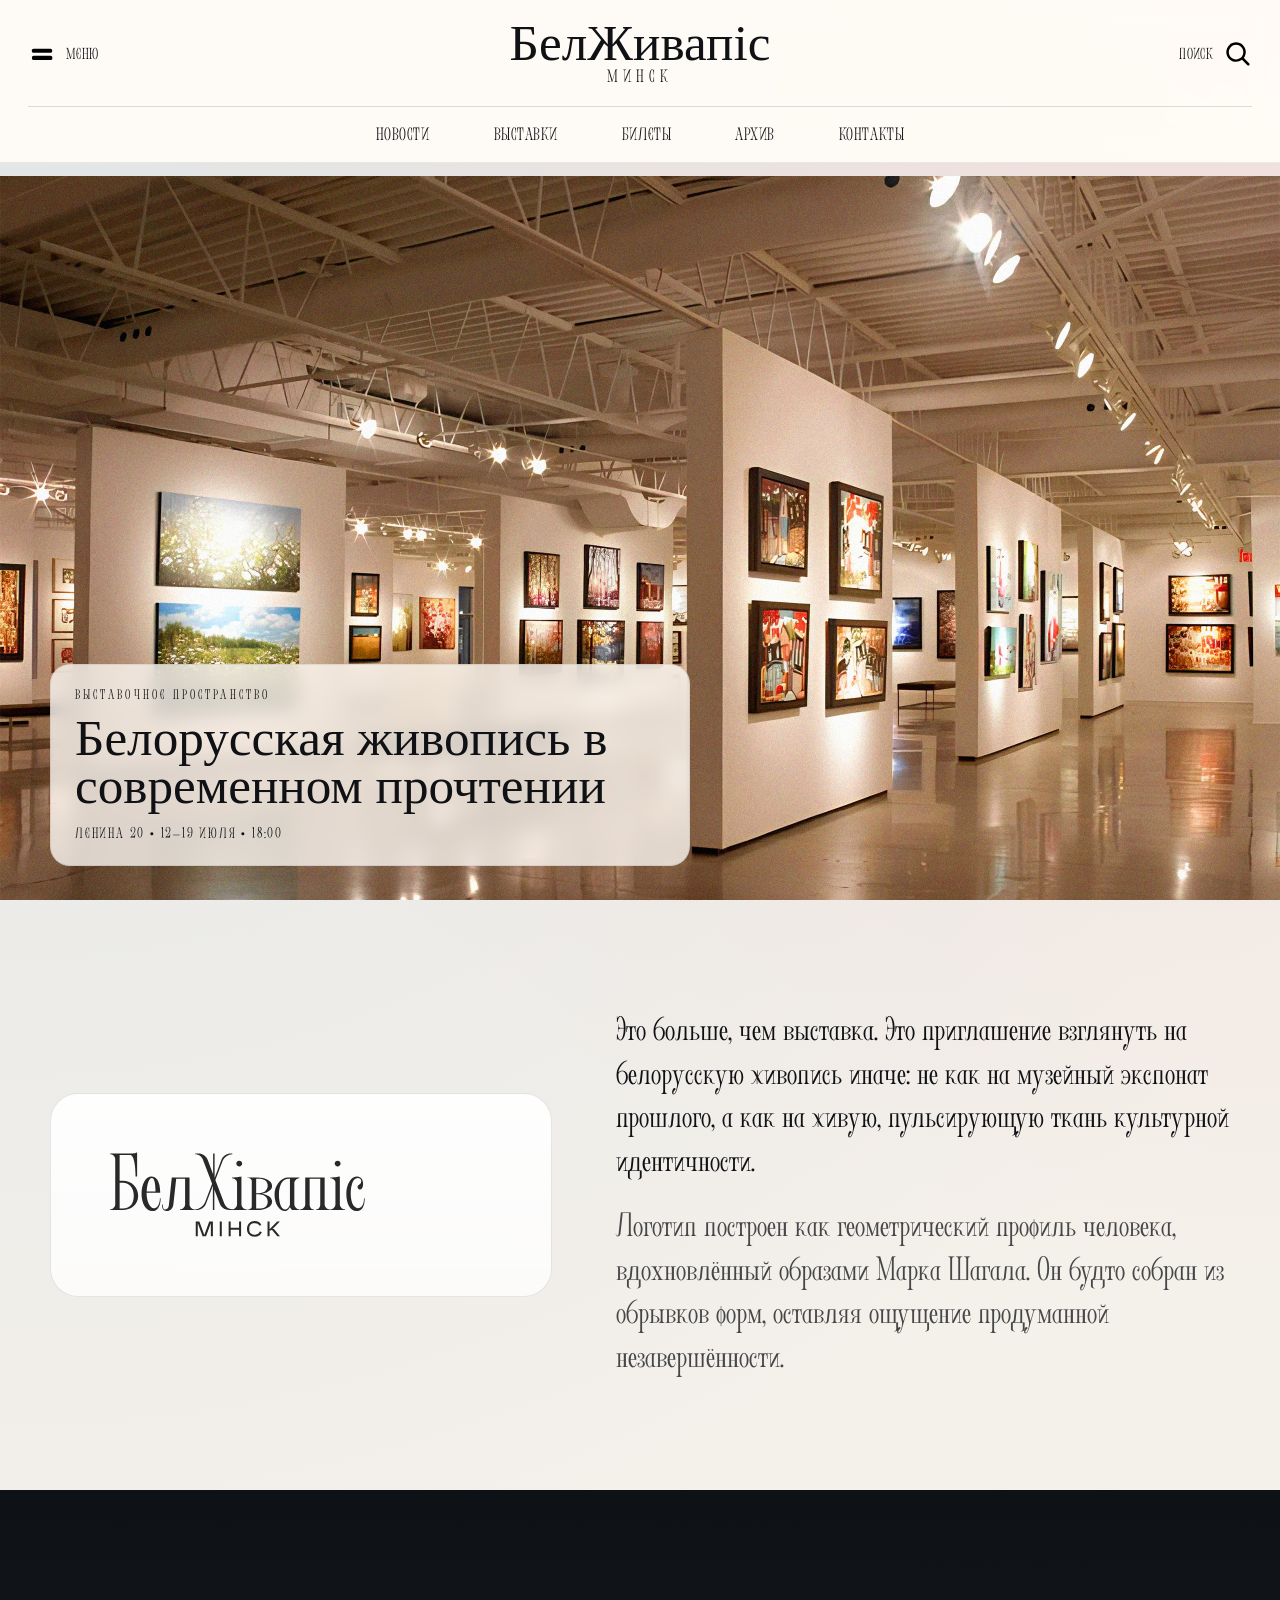
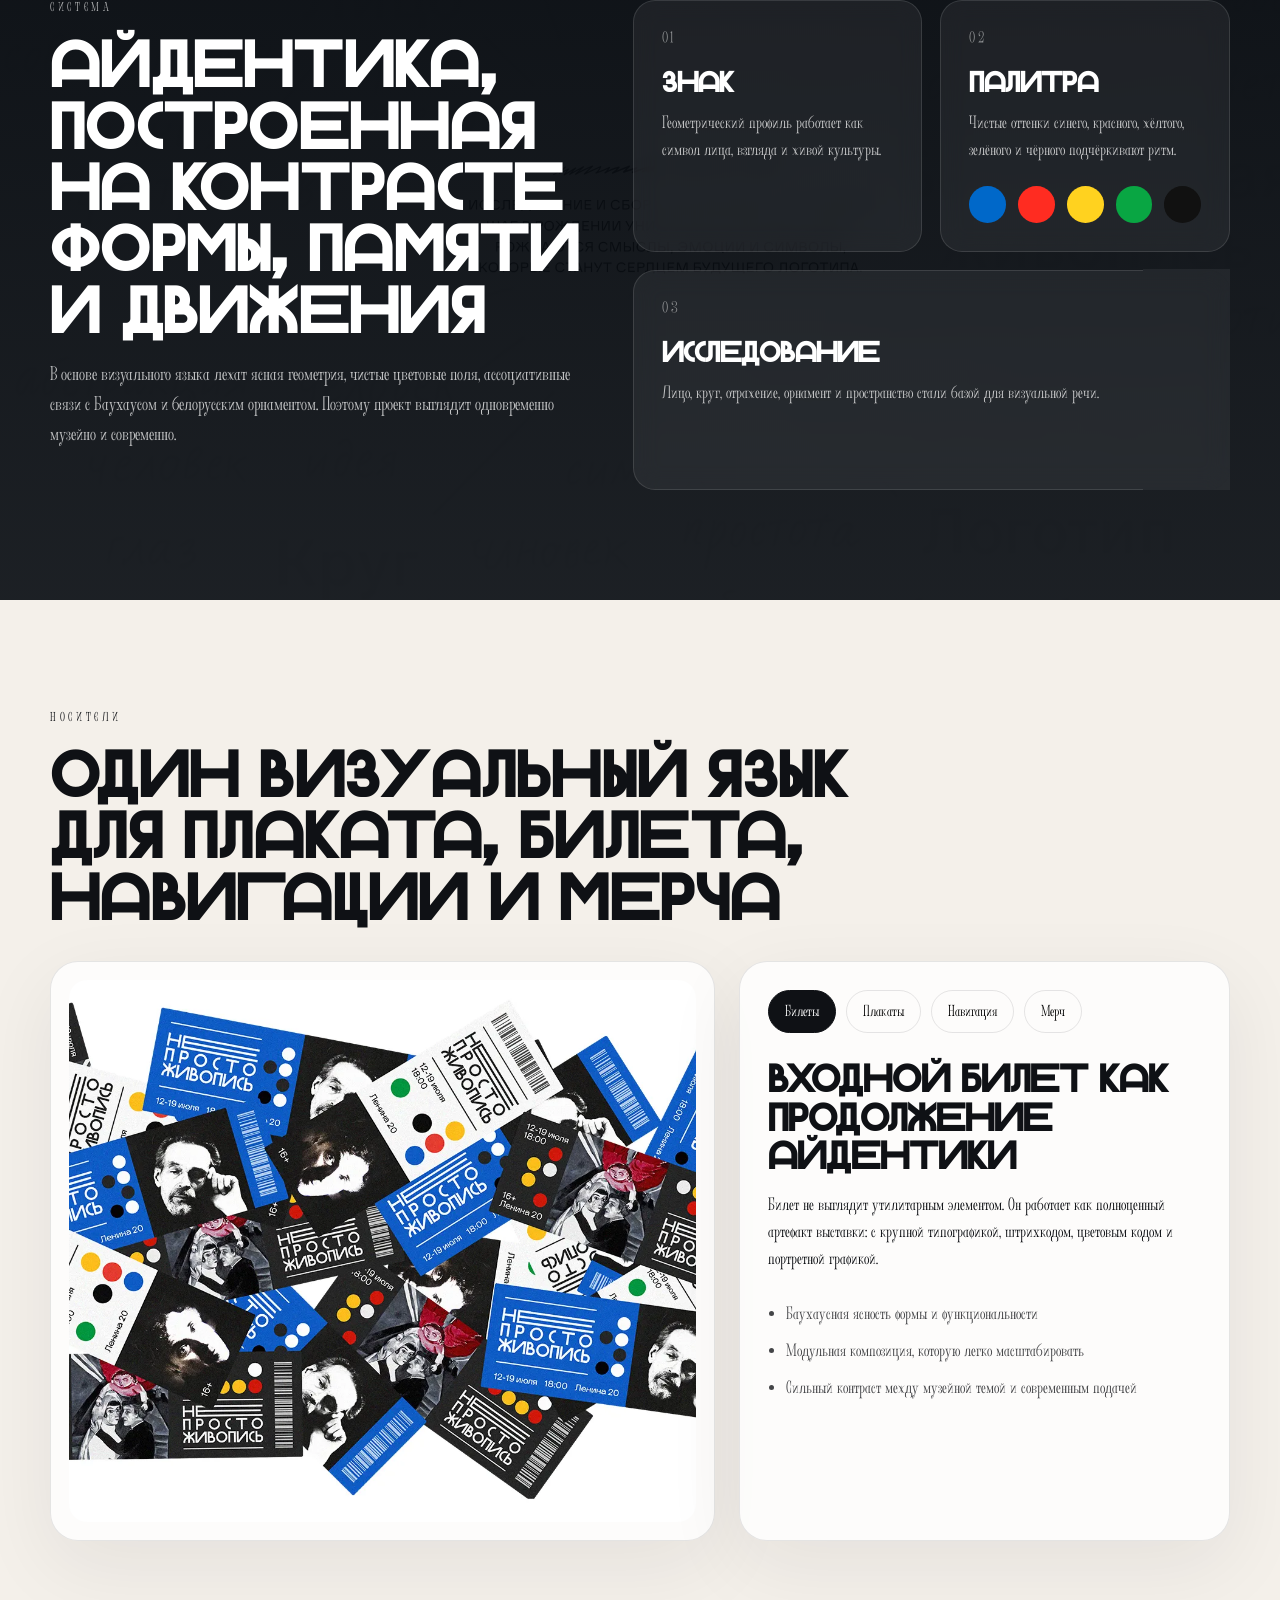
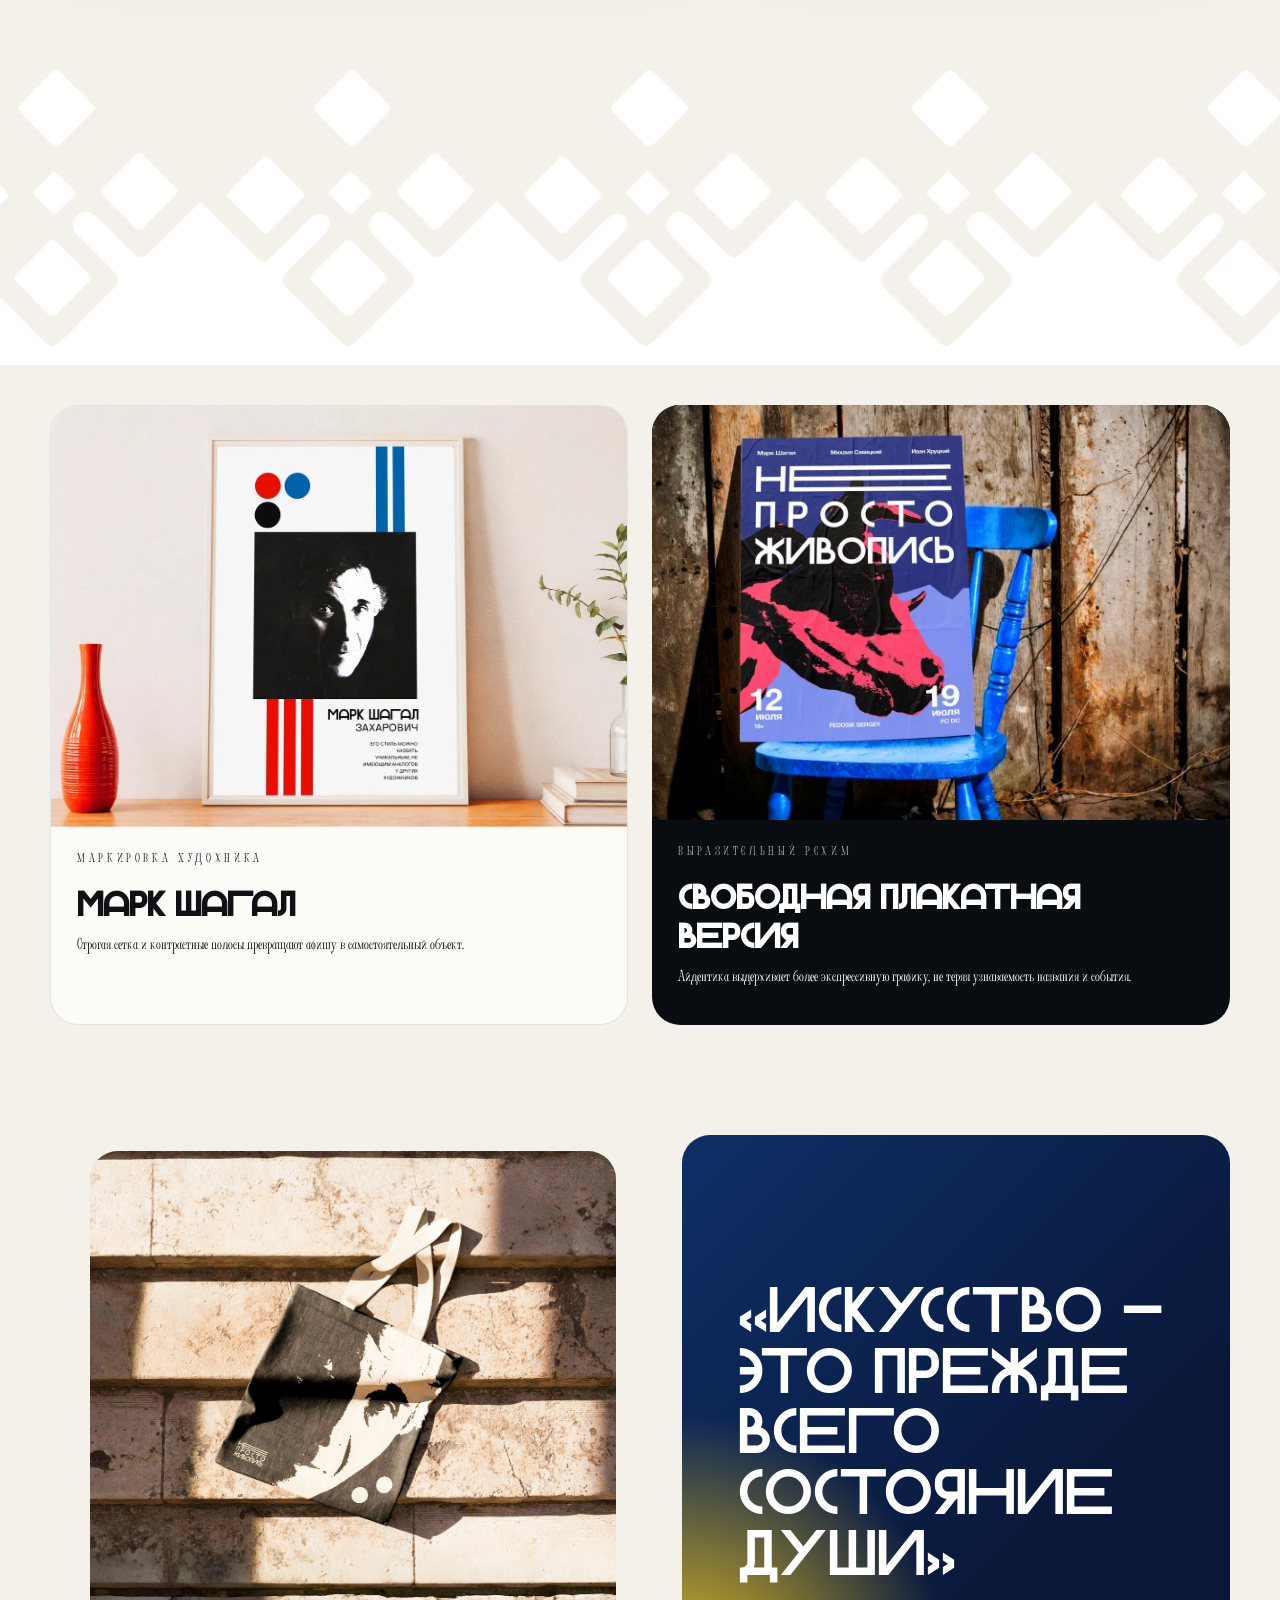
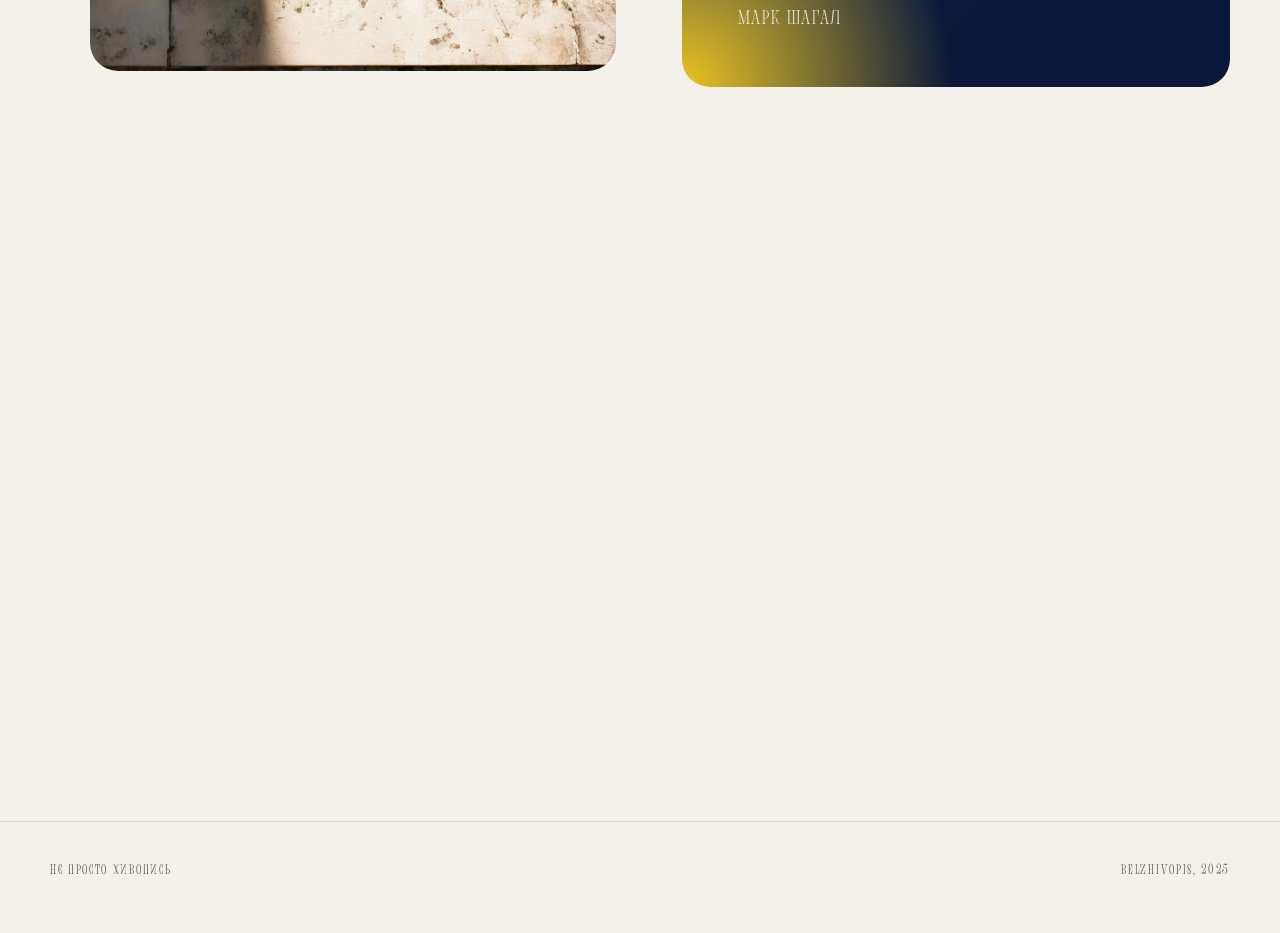
==== index.html @ a425d641 "Initial commit" ====
<!DOCTYPE html>
<html lang="ru">
  <head>
    <meta charset="UTF-8" />
    <meta name="viewport" content="width=device-width, initial-scale=1.0" />
    <title>Не Просто Живопись</title>
    <meta
      name="description"
      content="Промо-сайт выставки «Не Просто Живопись» — переосмысление привычных образов белорусских живописцев."
    />
    <link rel="preload" href="./шрифты/Gerhaus.ttf" as="font" type="font/ttf" crossorigin />
    <link rel="preload" href="./шрифты/Fornire-Light.otf" as="font" type="font/otf" crossorigin />
    <link rel="stylesheet" href="./style.css" />
  </head>
  <body>
    <div class="page-shell">
      <header class="site-header">
        <div class="site-header__top">
          <button class="menu-toggle" type="button" aria-expanded="false" aria-controls="site-menu">
            <img src="./ассеты/меню.svg" alt="" aria-hidden="true" />
            <span>Меню</span>
          </button>

          <a class="brand" href="#hero" aria-label="На главную">
            <span class="brand__title">БелЖивапіс</span>
            <span class="brand__subtitle">Минск</span>
          </a>

          <button class="search-toggle" type="button" aria-label="Поиск">
            <span>Поиск</span>
            <img src="./ассеты/лупа.svg" alt="" aria-hidden="true" />
          </button>
        </div>

        <div class="site-header__bottom">
          <a href="#about">Новости</a>
          <a href="#identity">Выставки</a>
          <a href="#showcase">Билеты</a>
          <a href="#posters">Архив</a>
          <a href="#visit">Контакты</a>
        </div>
      </header>

      <nav class="site-menu" id="site-menu" aria-hidden="true">
        <div class="site-menu__inner">
          <a href="#about">О проекте</a>
          <a href="#identity">Айдентика</a>
          <a href="#showcase">Носители</a>
          <a href="#posters">Плакаты</a>
          <a href="#visit">Посетить</a>
        </div>
      </nav>

      <main>
        <section class="hero" id="hero">
          <div class="hero__backdrop">
            <img src="./webP/1.webp" alt="Пространство выставки" />
          </div>
          <div class="hero__content container">
            <div class="hero__info reveal">
              <p class="hero__kicker">Выставочное пространство</p>
              <h1 class="hero__museum-title">Белорусская живопись в современном прочтении</h1>
              <p class="hero__meta">Ленина 20 • 12–19 июля • 18:00</p>
            </div>
          </div>
        </section>

        <section class="manifesto container" id="about">
          <div class="manifesto__symbol reveal">
            <img src="./ассеты/лого.svg" alt="Знак выставки" />
          </div>
          <div class="manifesto__copy reveal">
            <p>
              Это больше, чем выставка. Это приглашение взглянуть на белорусскую живопись иначе:
              не как на музейный экспонат прошлого, а как на живую, пульсирующую ткань культурной
              идентичности.
            </p>
            <p>
              Логотип построен как геометрический профиль человека, вдохновлённый образами Марка
              Шагала. Он будто собран из обрывков форм, оставляя ощущение продуманной
              незавершённости.
            </p>
          </div>
        </section>

        <section class="identity" id="identity">
          <div class="container identity__grid">
            <div class="identity__intro reveal">
              <p class="eyebrow eyebrow--dark">Система</p>
              <h2>Айдентика, построенная на контрасте формы, памяти и движения</h2>
              <p>
                В основе визуального языка лежат ясная геометрия, чистые цветовые поля,
                ассоциативные связи с Баухаусом и белорусским орнаментом. Поэтому проект выглядит
                одновременно музейно и современно.
              </p>
            </div>

            <div class="identity__cards">
              <article class="identity-card reveal">
                <span class="identity-card__index">01</span>
                <h3>Знак</h3>
                <p>Геометрический профиль работает как символ лица, взгляда и живой культуры.</p>
              </article>
              <article class="identity-card reveal">
                <span class="identity-card__index">02</span>
                <h3>Палитра</h3>
                <p>Чистые оттенки синего, красного, жёлтого, зелёного и чёрного подчёркивают ритм.</p>
                <div class="palette">
                  <span class="dot dot--blue"></span>
                  <span class="dot dot--red"></span>
                  <span class="dot dot--yellow"></span>
                  <span class="dot dot--green"></span>
                  <span class="dot dot--black"></span>
                </div>
              </article>
              <article class="identity-card reveal">
                <span class="identity-card__index">03</span>
                <h3>Исследование</h3>
                <p>Лицо, круг, отражение, орнамент и пространство стали базой для визуальной речи.</p>
              </article>
            </div>
          </div>
        </section>

        <section class="showcase container" id="showcase">
          <div class="section-heading reveal">
            <p class="eyebrow">Носители</p>
            <h2>Один визуальный язык для плаката, билета, навигации и мерча</h2>
          </div>

          <div class="showcase__panel">
            <div class="showcase__viewer reveal">
              <img
                id="showcase-image"
                src="./webP/11.webp"
                alt="Билеты выставки"
                data-default-alt="Билеты выставки"
              />
            </div>
            <div class="showcase__content reveal">
              <div class="showcase__tabs" role="tablist" aria-label="Носители выставки">
                <button class="showcase-tab is-active" type="button" data-image="./webP/11.webp" data-alt="Билеты выставки">
                  Билеты
                </button>
                <button class="showcase-tab" type="button" data-image="./webP/12.webp" data-alt="Плакаты художников">
                  Плакаты
                </button>
                <button class="showcase-tab" type="button" data-image="./презентация сжата в 2.5/12.png" data-alt="Навигационный куб">
                  Навигация
                </button>
                <button class="showcase-tab" type="button" data-image="./презентация сжата в 2.5/13.png" data-alt="Шопер выставки">
                  Мерч
                </button>
              </div>

              <div class="showcase-copy">
                <h3 id="showcase-title">Входной билет как продолжение айдентики</h3>
                <p id="showcase-text">
                  Билет не выглядит утилитарным элементом. Он работает как полноценный артефакт
                  выставки: с крупной типографикой, штрихкодом, цветовым кодом и портретной
                  графикой.
                </p>
              </div>

              <ul class="feature-list">
                <li>Баухаусная ясность формы и функциональности</li>
                <li>Модульная композиция, которую легко масштабировать</li>
                <li>Сильный контраст между музейной темой и современным подачей</li>
              </ul>
            </div>
          </div>
        </section>

        <section class="poster-strip">
          <div class="poster-strip__ornament" aria-hidden="true">
            <img src="./ассеты/переход.png" alt="" />
          </div>
          <div class="container poster-strip__grid" id="posters">
            <article class="poster-card poster-card--light reveal">
              <img src="./webP/7.webp" alt="Плакат Марка Шагала" />
              <div class="poster-card__copy">
                <p class="eyebrow">Маркировка художника</p>
                <h3>Марк Шагал</h3>
                <p>Строгая сетка и контрастные полосы превращают афишу в самостоятельный объект.</p>
              </div>
            </article>

            <article class="poster-card poster-card--dark reveal">
              <img src="./webP/9.webp" alt="Альтернативный афишный постер" />
              <div class="poster-card__copy">
                <p class="eyebrow eyebrow--dark">Выразительный режим</p>
                <h3>Свободная плакатная версия</h3>
                <p>
                  Айдентика выдерживает более экспрессивную графику, не теряя узнаваемость названия
                  и события.
                </p>
              </div>
            </article>
          </div>
        </section>

        <section class="quote-band">
          <div class="container quote-band__grid">
            <figure class="quote-band__visual reveal">
              <img src="./webP/13.webp" alt="Плакат на синем стуле" />
            </figure>
            <blockquote class="quote-band__quote reveal">
              <p>«Искусство — это прежде всего состояние души»</p>
              <cite>Марк Шагал</cite>
            </blockquote>
          </div>
        </section>

        <section class="visit container" id="visit">
          <div class="section-heading reveal">
            <p class="eyebrow">Посетить</p>
            <h2>Проект готов для презентации, лендинга события или портфолио кейса</h2>
          </div>

          <div class="visit__grid">
            <div class="visit__card reveal">
              <h3>Что передаёт сайт</h3>
              <p>
                Атмосферу выставки, глубину визуальной системы и ощущение, что белорусская живопись
                может говорить современным языком.
              </p>
            </div>
            <div class="visit__card reveal">
              <h3>Базовые данные</h3>
              <p>12–19 июля</p>
              <p>18:00</p>
              <p>Ленина 20</p>
            </div>
            <div class="visit__card reveal">
              <h3>Контакты</h3>
              <p>Telegram</p>
              <p>Instagram</p>
              <p>@gmail.com</p>
            </div>
          </div>
        </section>
      </main>

      <footer class="site-footer">
        <div class="container site-footer__inner">
          <p>Не Просто Живопись</p>
          <p>Belzhivopis, 2025</p>
        </div>
      </footer>
    </div>

    <script src="./script.js"></script>
  </body>
</html>
---- style.css ----
@font-face {
  font-family: "Gerhaus";
  src: url("./шрифты/Gerhaus.ttf") format("truetype");
  font-display: swap;
}

@font-face {
  font-family: "Fornire";
  src: url("./шрифты/Fornire-Light.otf") format("opentype");
  font-display: swap;
}

:root {
  --bg: #f4f0ea;
  --paper: #fcfbf8;
  --ink: #0f1115;
  --muted: #73767f;
  --line: rgba(15, 17, 21, 0.1);
  --white: #ffffff;
  --blue: #0068c9;
  --red: #ff2c21;
  --yellow: #ffd21f;
  --green: #09a643;
  --black: #111111;
  --radius: 28px;
  --container: min(1180px, calc(100vw - 40px));
  --transition: 220ms ease;
}

* {
  box-sizing: border-box;
}

html {
  scroll-behavior: smooth;
}

body {
  margin: 0;
  font-family: "Fornire", sans-serif;
  background:
    radial-gradient(circle at top left, rgba(0, 104, 201, 0.08), transparent 28%),
    radial-gradient(circle at top right, rgba(255, 44, 33, 0.08), transparent 22%),
    var(--bg);
  color: var(--ink);
}

img {
  display: block;
  max-width: 100%;
}

a {
  color: inherit;
  text-decoration: none;
}

button,
input,
textarea,
select {
  font: inherit;
}

.container {
  width: var(--container);
  margin: 0 auto;
}

.page-shell {
  overflow: clip;
}

.site-header {
  position: fixed;
  top: 0;
  left: 0;
  z-index: 20;
  width: 100%;
  padding: 20px 28px 0;
  background: rgba(255, 252, 247, 0.94);
  backdrop-filter: blur(14px);
  border-bottom: 1px solid rgba(15, 17, 21, 0.08);
  transition: box-shadow var(--transition), background-color var(--transition);
}

.site-header.is-scrolled {
  box-shadow: 0 12px 32px rgba(15, 17, 21, 0.08);
}

.site-header__top,
.site-header__bottom {
  width: min(100%, 1960px);
  margin: 0 auto;
}

.site-header__top {
  display: grid;
  grid-template-columns: 1fr auto 1fr;
  align-items: center;
  gap: 16px;
  padding-bottom: 18px;
  border-bottom: 1px solid rgba(15, 17, 21, 0.14);
}

.site-header__bottom {
  display: flex;
  justify-content: center;
  gap: clamp(22px, 5vw, 96px);
  padding: 18px 0 16px;
}

.site-header__bottom a {
  font-size: 18px;
  letter-spacing: 0.03em;
  text-transform: uppercase;
}

.brand {
  display: inline-flex;
  flex-direction: column;
  align-items: center;
  justify-self: center;
  color: var(--ink);
}

.brand__title {
  font-family: "Times New Roman", serif;
  font-size: clamp(42px, 4vw, 74px);
  line-height: 0.88;
}

.brand__subtitle {
  margin-top: 2px;
  font-size: 18px;
  letter-spacing: 0.28em;
  text-transform: uppercase;
}

.menu-toggle,
.search-toggle {
  display: inline-flex;
  align-items: center;
  gap: 10px;
  border: 0;
  background: transparent;
  color: var(--ink);
  padding: 0;
  cursor: pointer;
  font-size: 16px;
  letter-spacing: 0.05em;
  text-transform: uppercase;
}

.search-toggle {
  justify-self: end;
}

.menu-toggle img,
.search-toggle img {
  width: 28px;
  height: 28px;
}

.site-menu {
  position: fixed;
  inset: 0;
  z-index: 18;
  display: grid;
  place-items: center;
  background:
    radial-gradient(circle at top left, rgba(0, 104, 201, 0.26), transparent 32%),
    radial-gradient(circle at bottom right, rgba(255, 44, 33, 0.18), transparent 28%),
    rgba(8, 11, 16, 0.96);
  opacity: 0;
  visibility: hidden;
  transition: opacity var(--transition), visibility var(--transition);
}

.site-menu.is-open {
  opacity: 1;
  visibility: visible;
}

.site-menu__inner {
  display: grid;
  gap: 18px;
  text-align: center;
}

.site-menu__inner a {
  color: var(--white);
  font-family: "Gerhaus", sans-serif;
  font-size: clamp(32px, 6vw, 80px);
  letter-spacing: 0.03em;
}

.hero {
  position: relative;
  min-height: 100svh;
  padding-top: 176px;
  color: var(--ink);
}

.hero__backdrop {
  position: relative;
  width: 100%;
  height: calc(100svh - 176px);
}

.hero__backdrop img {
  width: 100%;
  height: 100%;
  object-fit: cover;
}

.hero__content {
  position: absolute;
  inset: 176px 0 auto;
  display: flex;
  align-items: flex-end;
  height: calc(100svh - 176px);
  pointer-events: none;
}

.eyebrow {
  margin: 0 0 18px;
  font-size: 13px;
  letter-spacing: 0.28em;
  text-transform: uppercase;
}

.eyebrow--dark {
  color: rgba(255, 255, 255, 0.7);
}

.hero__title,
h2,
h3,
.quote-band__quote p {
  font-family: "Gerhaus", sans-serif;
}

.hero__info {
  pointer-events: auto;
  margin-bottom: 34px;
  max-width: 640px;
  background: rgba(255, 252, 247, 0.78);
  backdrop-filter: blur(10px);
  padding: 22px 24px;
  border-radius: 20px;
  border: 1px solid rgba(15, 17, 21, 0.08);
}

.hero__kicker {
  margin: 0 0 10px;
  font-size: 14px;
  letter-spacing: 0.22em;
  text-transform: uppercase;
}

.hero__museum-title {
  margin: 0;
  font-family: "Times New Roman", serif;
  font-size: clamp(34px, 4vw, 64px);
  line-height: 0.95;
  font-weight: 400;
}

.hero__meta {
  margin: 14px 0 0;
  font-size: 15px;
  letter-spacing: 0.12em;
  text-transform: uppercase;
}

.dot {
  width: 20px;
  aspect-ratio: 1;
  border-radius: 50%;
}

.dot--red {
  background: var(--red);
}

.dot--blue {
  background: var(--blue);
}

.dot--yellow {
  background: var(--yellow);
}

.dot--green {
  background: var(--green);
}

.dot--black {
  background: var(--black);
}

.manifesto {
  display: grid;
  grid-template-columns: 0.9fr 1.1fr;
  gap: clamp(28px, 5vw, 72px);
  align-items: center;
  padding: 110px 0;
}

.manifesto__symbol {
  background: linear-gradient(180deg, rgba(255, 255, 255, 0.92), rgba(255, 255, 255, 0.76));
  border: 1px solid var(--line);
  border-radius: var(--radius);
  padding: clamp(28px, 5vw, 56px);
}

.manifesto__symbol img {
  width: min(100%, 260px);
}

.manifesto__copy {
  font-size: clamp(22px, 3vw, 34px);
  line-height: 1.28;
}

.manifesto__copy p {
  margin: 0;
}

.manifesto__copy p + p {
  margin-top: 22px;
  color: rgba(15, 17, 21, 0.76);
}

.identity {
  position: relative;
  padding: 110px 0;
  background:
    linear-gradient(180deg, rgba(9, 13, 18, 0.98), rgba(9, 13, 18, 0.92)),
    url("./webP/6.webp") center/cover no-repeat;
  color: var(--white);
}

.identity__grid {
  display: grid;
  grid-template-columns: 1fr 1.1fr;
  gap: 40px;
}

.identity__intro h2,
.section-heading h2 {
  margin: 0;
  font-size: clamp(34px, 5vw, 72px);
  line-height: 0.96;
  letter-spacing: 0.02em;
}

.identity__intro p:last-child {
  max-width: 520px;
  font-size: 20px;
  line-height: 1.5;
  color: rgba(255, 255, 255, 0.74);
}

.identity__cards {
  display: grid;
  grid-template-columns: repeat(2, minmax(0, 1fr));
  gap: 18px;
  align-content: start;
}

.identity-card {
  min-height: 220px;
  padding: 28px;
  border-radius: 22px;
  background: rgba(255, 255, 255, 0.06);
  border: 1px solid rgba(255, 255, 255, 0.12);
  backdrop-filter: blur(12px);
}

.identity-card:last-child {
  grid-column: 1 / -1;
}

.identity-card__index {
  display: inline-block;
  margin-bottom: 18px;
  color: rgba(255, 255, 255, 0.5);
  letter-spacing: 0.18em;
}

.identity-card h3 {
  margin: 0 0 12px;
  font-size: 28px;
}

.identity-card p {
  margin: 0;
  font-size: 18px;
  line-height: 1.5;
  color: rgba(255, 255, 255, 0.74);
}

.palette {
  display: flex;
  gap: 12px;
  margin-top: 22px;
}

.palette .dot {
  width: 38px;
}

.showcase {
  padding: 110px 0;
}

.section-heading {
  max-width: 900px;
  margin-bottom: 34px;
}

.showcase__panel {
  display: grid;
  grid-template-columns: 1.15fr 0.85fr;
  gap: 24px;
  align-items: stretch;
}

.showcase__viewer,
.showcase__content,
.visit__card {
  background: rgba(255, 255, 255, 0.8);
  border: 1px solid var(--line);
  border-radius: var(--radius);
  box-shadow: 0 24px 80px rgba(22, 30, 39, 0.07);
}

.showcase__viewer {
  padding: 18px;
  min-height: 580px;
}

.showcase__viewer img {
  width: 100%;
  height: 100%;
  object-fit: cover;
  border-radius: calc(var(--radius) - 10px);
}

.showcase__content {
  padding: 28px;
}

.showcase__tabs {
  display: flex;
  flex-wrap: wrap;
  gap: 10px;
}

.showcase-tab {
  border: 1px solid var(--line);
  border-radius: 999px;
  background: transparent;
  padding: 11px 16px;
  cursor: pointer;
  transition: color var(--transition), background-color var(--transition), border-color var(--transition);
}

.showcase-tab.is-active {
  background: var(--ink);
  border-color: var(--ink);
  color: var(--white);
}

.showcase-copy {
  margin-top: 26px;
}

.showcase-copy h3 {
  margin: 0 0 14px;
  font-size: clamp(28px, 3vw, 44px);
  line-height: 1;
}

.showcase-copy p,
.feature-list li,
.visit__card p {
  font-size: 18px;
  line-height: 1.5;
}

.feature-list {
  margin: 28px 0 0;
  padding-left: 18px;
  color: rgba(15, 17, 21, 0.78);
}

.feature-list li + li {
  margin-top: 10px;
}

.poster-strip {
  padding-bottom: 110px;
}

.poster-strip__ornament img {
  width: 100%;
  min-height: 84px;
  object-fit: cover;
}

.poster-strip__grid {
  display: grid;
  grid-template-columns: repeat(2, minmax(0, 1fr));
  gap: 24px;
  margin-top: 40px;
}

.poster-card {
  border-radius: var(--radius);
  overflow: hidden;
  min-height: 620px;
  display: grid;
}

.poster-card img {
  width: 100%;
  height: 100%;
  object-fit: cover;
}

.poster-card--light {
  background: var(--paper);
  border: 1px solid var(--line);
}

.poster-card--dark {
  position: relative;
  background: #090d12;
  color: var(--white);
}

.poster-card__copy {
  padding: 24px 26px 30px;
}

.poster-card__copy h3 {
  margin: 0 0 10px;
  font-size: 34px;
}

.poster-card__copy p:last-child {
  margin: 0;
  line-height: 1.45;
}

.quote-band {
  padding: 0 0 110px;
}

.quote-band__grid {
  display: grid;
  grid-template-columns: 1.05fr 0.95fr;
  gap: 26px;
}

.quote-band__visual img {
  width: 100%;
  height: 100%;
  min-height: 520px;
  object-fit: cover;
  border-radius: var(--radius);
}

.quote-band__quote {
  margin: 0;
  padding: clamp(30px, 5vw, 56px);
  border-radius: var(--radius);
  background:
    radial-gradient(circle at bottom left, rgba(255, 210, 31, 0.92), rgba(255, 210, 31, 0) 35%),
    linear-gradient(135deg, #0d2f67, #0a1738 72%);
  color: var(--white);
  display: flex;
  flex-direction: column;
  justify-content: flex-end;
  min-height: 520px;
}

.quote-band__quote p {
  margin: 0;
  font-size: clamp(42px, 5vw, 78px);
  line-height: 0.95;
}

.quote-band__quote cite {
  margin-top: 24px;
  font-size: 20px;
  letter-spacing: 0.08em;
  text-transform: uppercase;
  font-style: normal;
  color: rgba(255, 255, 255, 0.82);
}

.visit {
  padding-bottom: 110px;
}

.visit__grid {
  display: grid;
  grid-template-columns: repeat(3, minmax(0, 1fr));
  gap: 20px;
}

.visit__card {
  padding: 28px;
}

.visit__card h3 {
  margin: 0 0 14px;
  font-size: 28px;
}

.visit__card p {
  margin: 0;
}

.visit__card p + p {
  margin-top: 8px;
}

.site-footer {
  padding: 26px 0 40px;
  border-top: 1px solid var(--line);
}

.site-footer__inner {
  display: flex;
  justify-content: space-between;
  gap: 16px;
  font-size: 14px;
  letter-spacing: 0.12em;
  text-transform: uppercase;
  color: rgba(15, 17, 21, 0.68);
}

.reveal {
  opacity: 0;
  transform: translateY(40px);
  transition: opacity 700ms ease, transform 700ms ease;
}

.reveal.is-visible {
  opacity: 1;
  transform: translateY(0);
}

body.menu-open {
  overflow: hidden;
}

@media (max-width: 1100px) {
  .identity__grid,
  .showcase__panel,
  .quote-band__grid,
  .manifesto,
  .visit__grid,
  .poster-strip__grid {
    grid-template-columns: 1fr;
  }

  .showcase__viewer,
  .quote-band__visual img,
  .quote-band__quote {
    min-height: auto;
  }
}

@media (max-width: 760px) {
  .site-header {
    padding: 14px 14px 0;
  }

  .site-header__top {
    grid-template-columns: 1fr auto;
    grid-template-areas:
      "brand brand"
      "menu search";
    row-gap: 12px;
  }

  .brand {
    grid-area: brand;
  }

  .menu-toggle {
    grid-area: menu;
  }

  .search-toggle {
    grid-area: search;
  }

  .site-header__bottom {
    gap: 18px;
    overflow-x: auto;
    justify-content: flex-start;
    padding-inline: 2px;
  }

  .site-header__bottom a {
    white-space: nowrap;
    font-size: 15px;
  }

  .hero__content {
    inset: 184px 0 auto;
    height: calc(100svh - 184px);
  }

  .manifesto,
  .identity,
  .showcase,
  .visit,
  .poster-strip,
  .quote-band {
    padding-top: 84px;
    padding-bottom: 84px;
  }

  .identity__cards {
    grid-template-columns: 1fr;
  }

  .hero {
    padding-top: 184px;
  }

  .hero__backdrop {
    height: calc(100svh - 184px);
  }

  .identity-card:last-child {
    grid-column: auto;
  }

  .showcase__content,
  .visit__card,
  .identity-card {
    padding: 22px;
  }

  .site-footer__inner {
    flex-direction: column;
  }
}
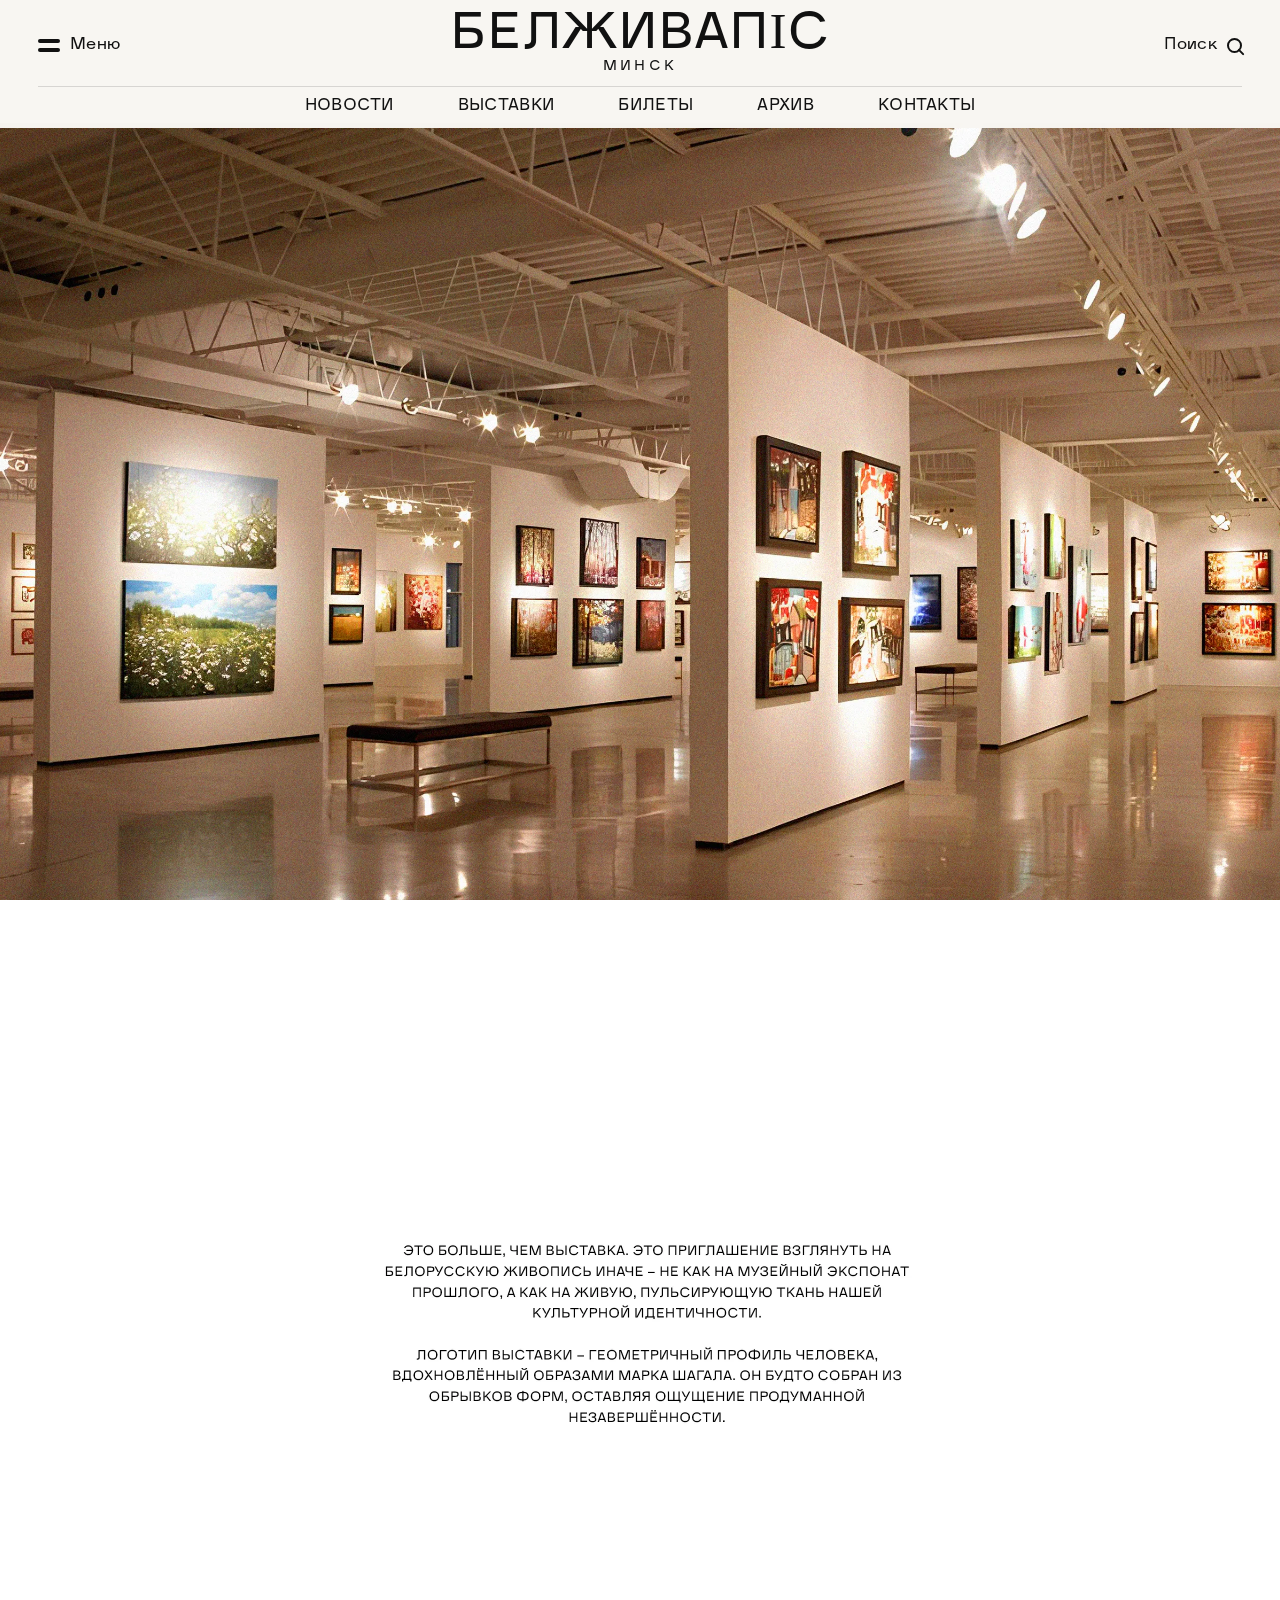
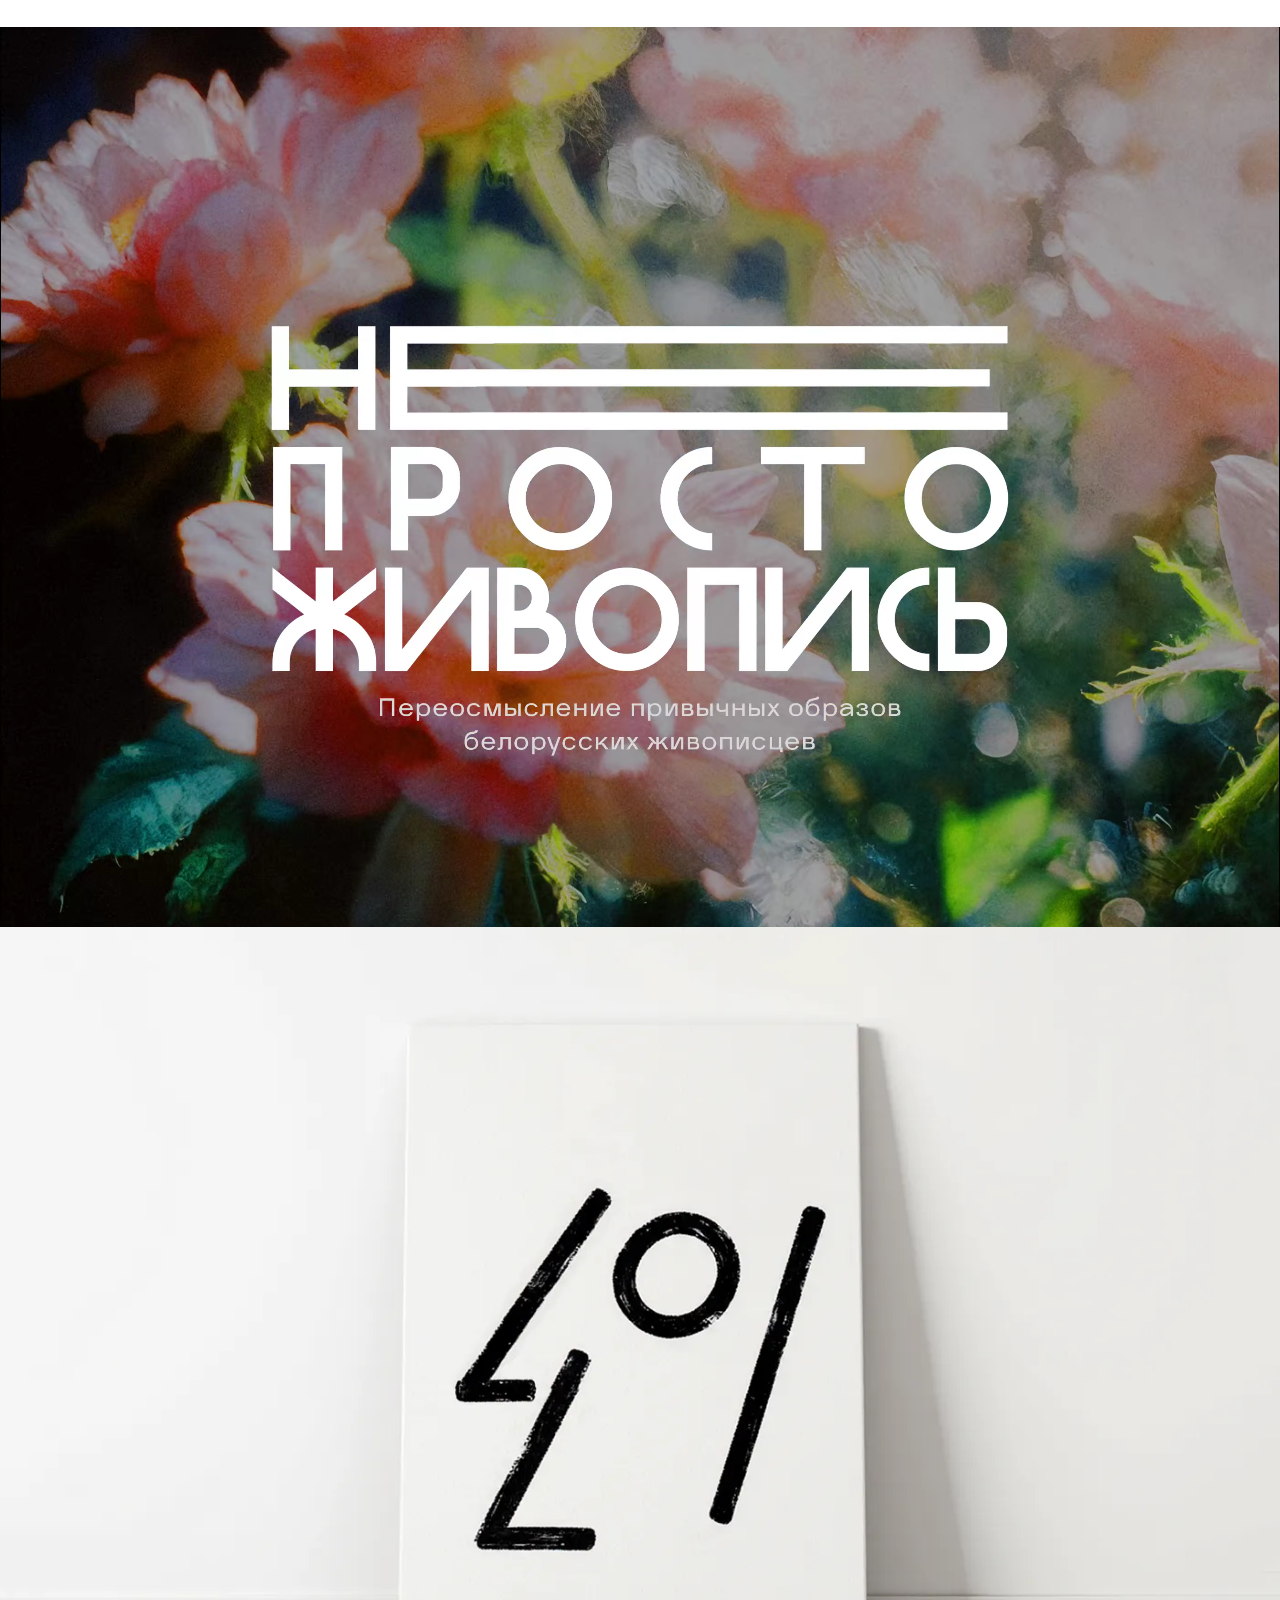
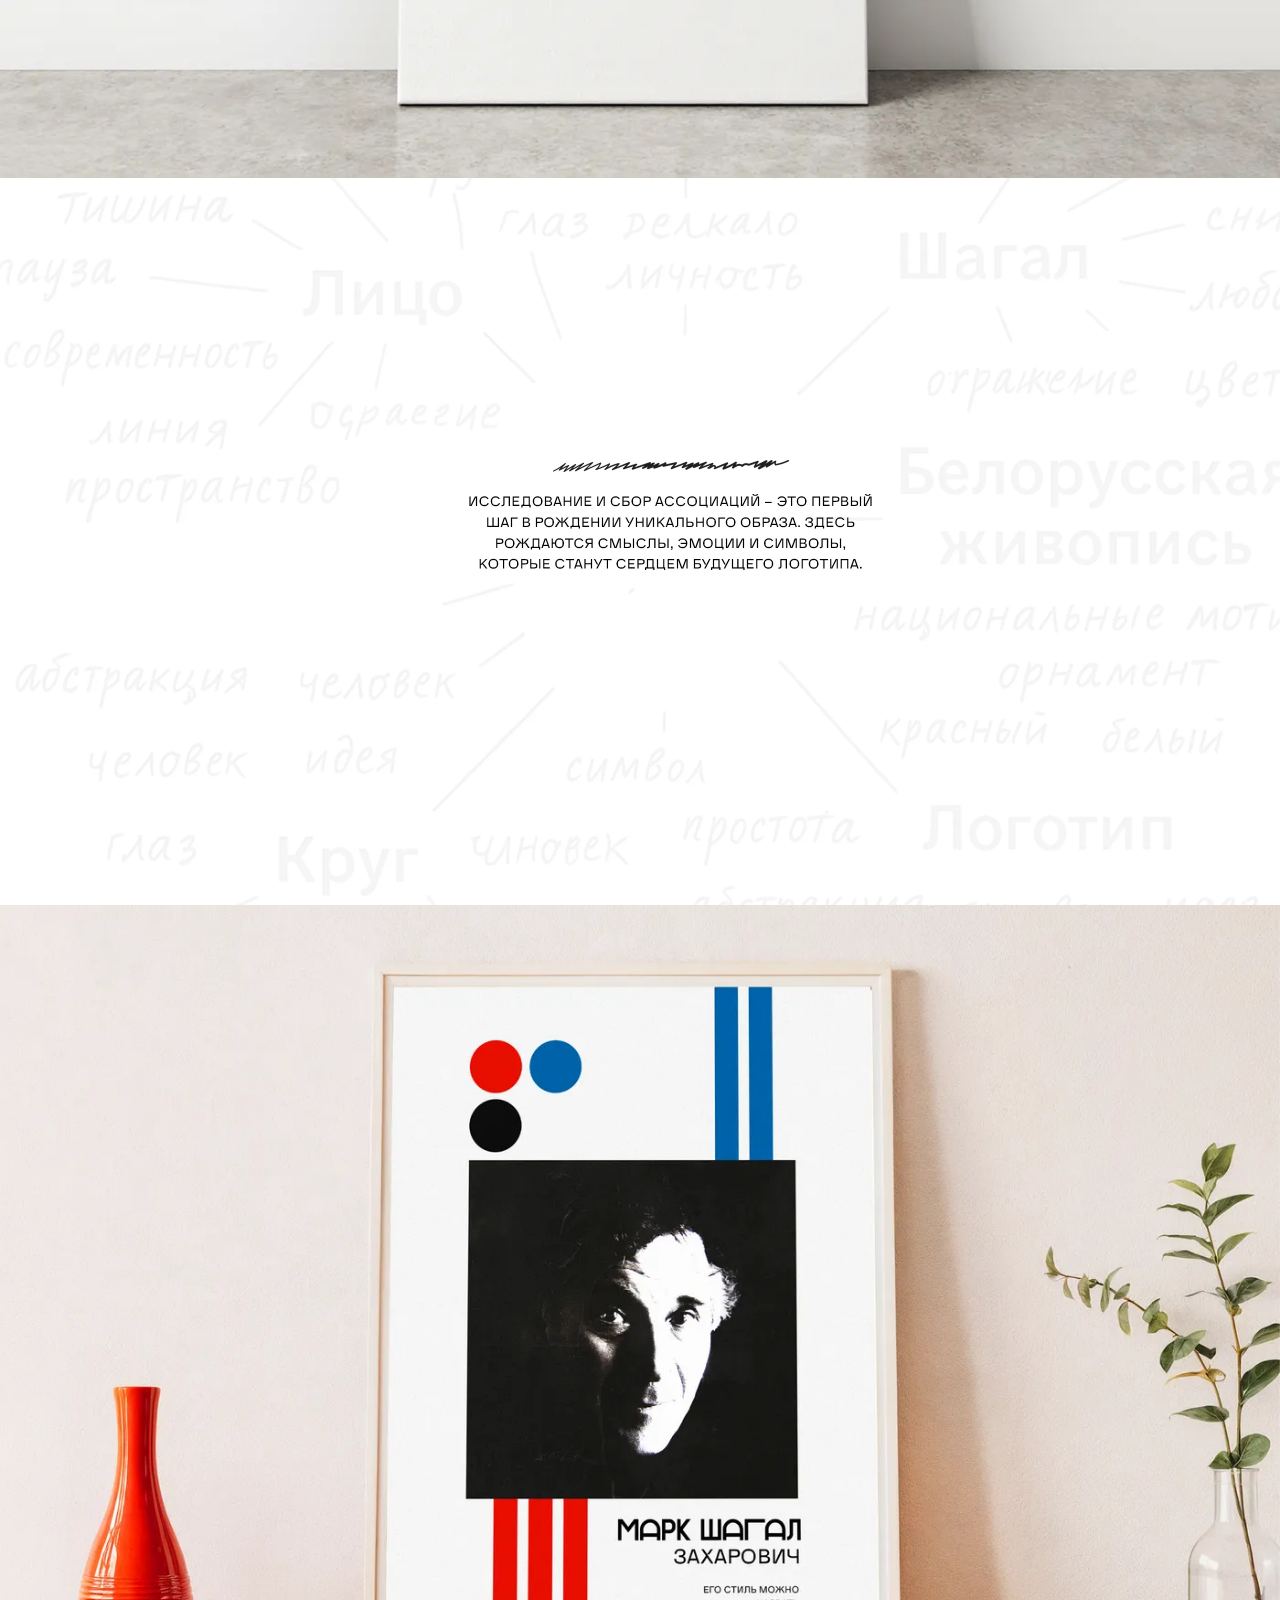
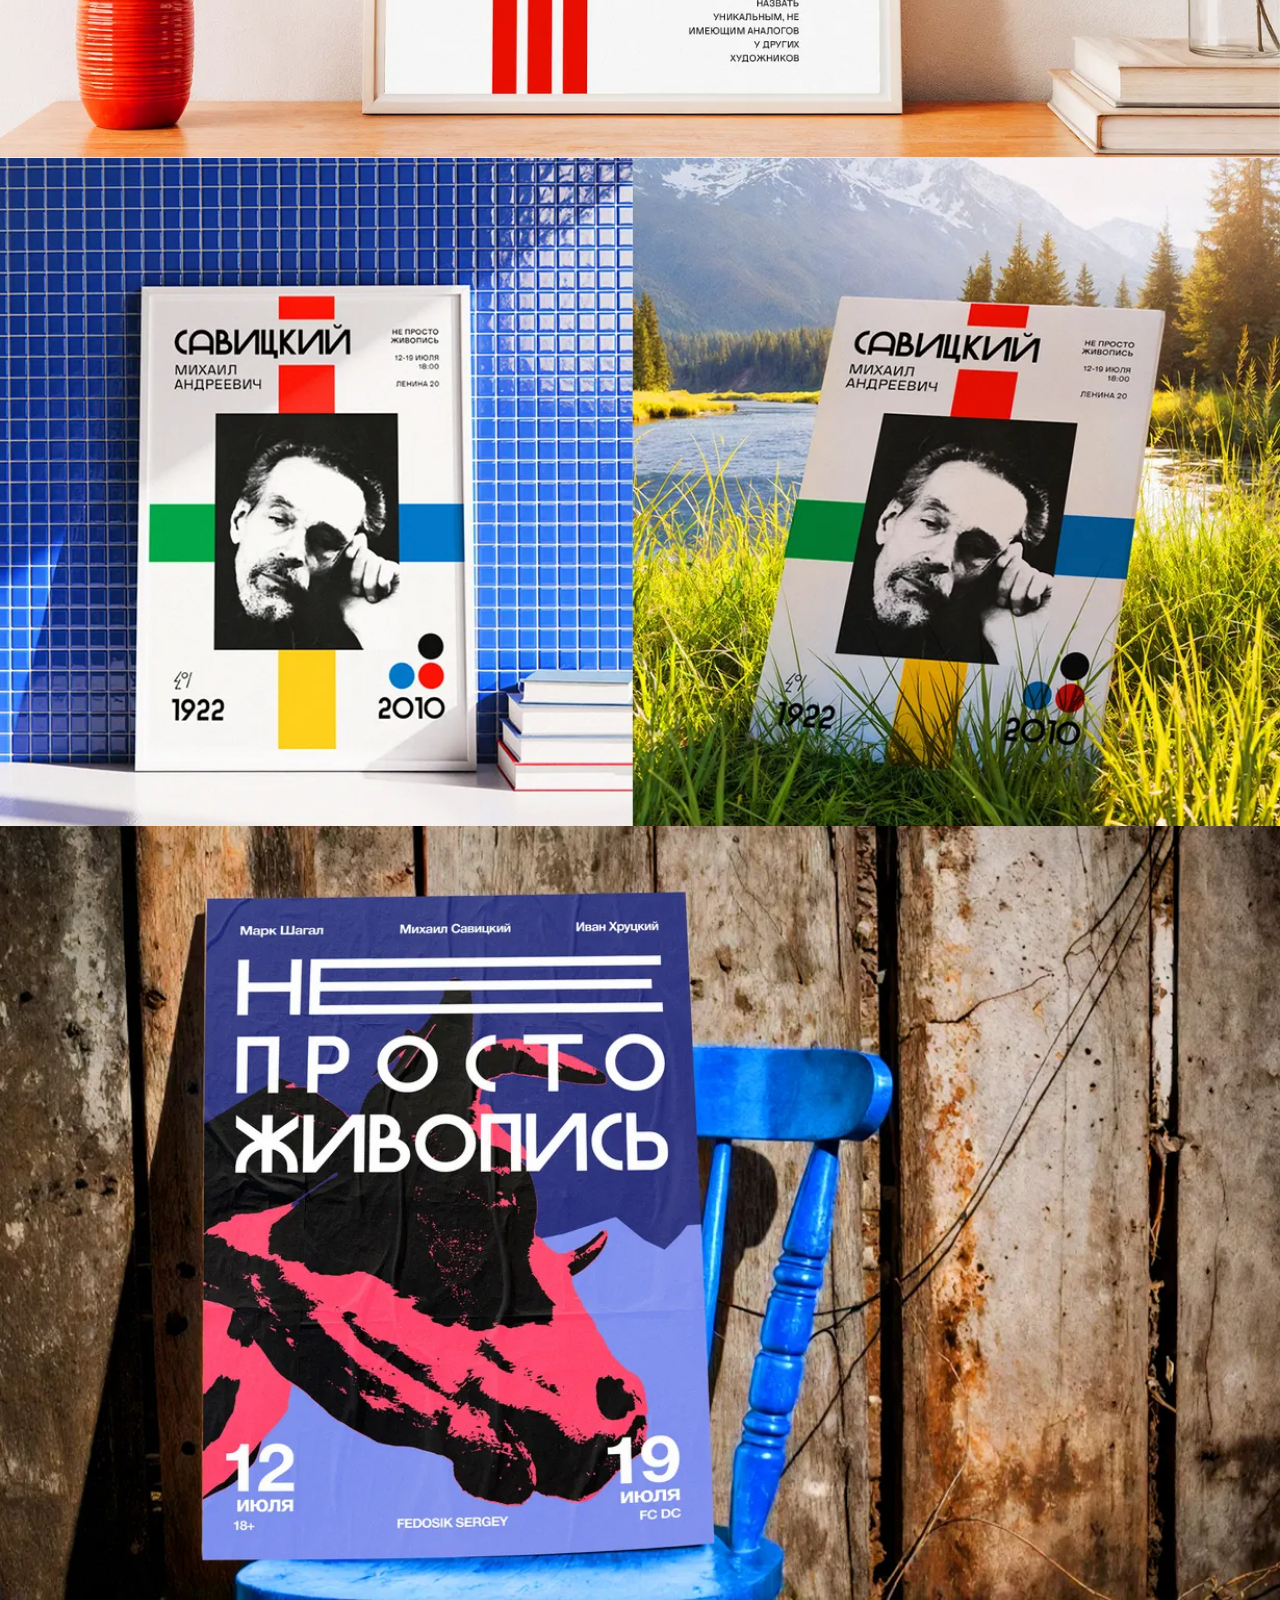
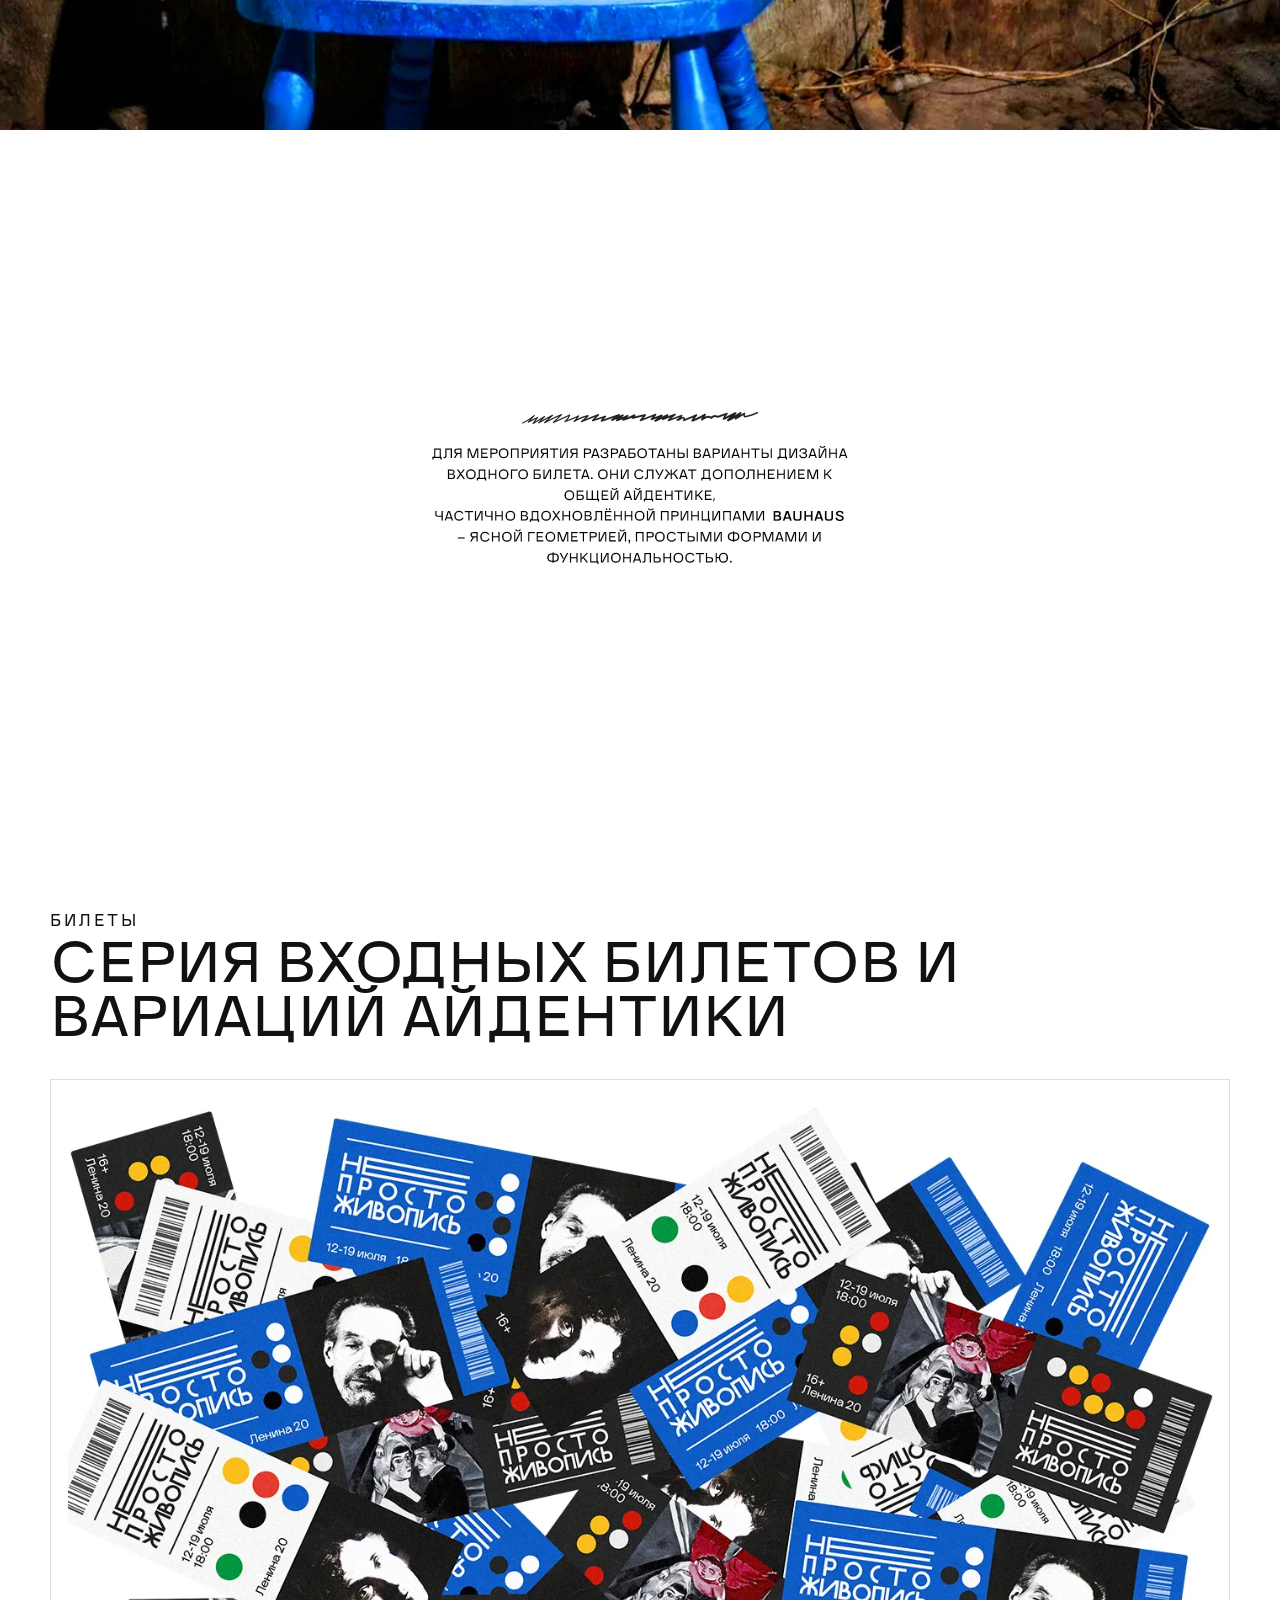
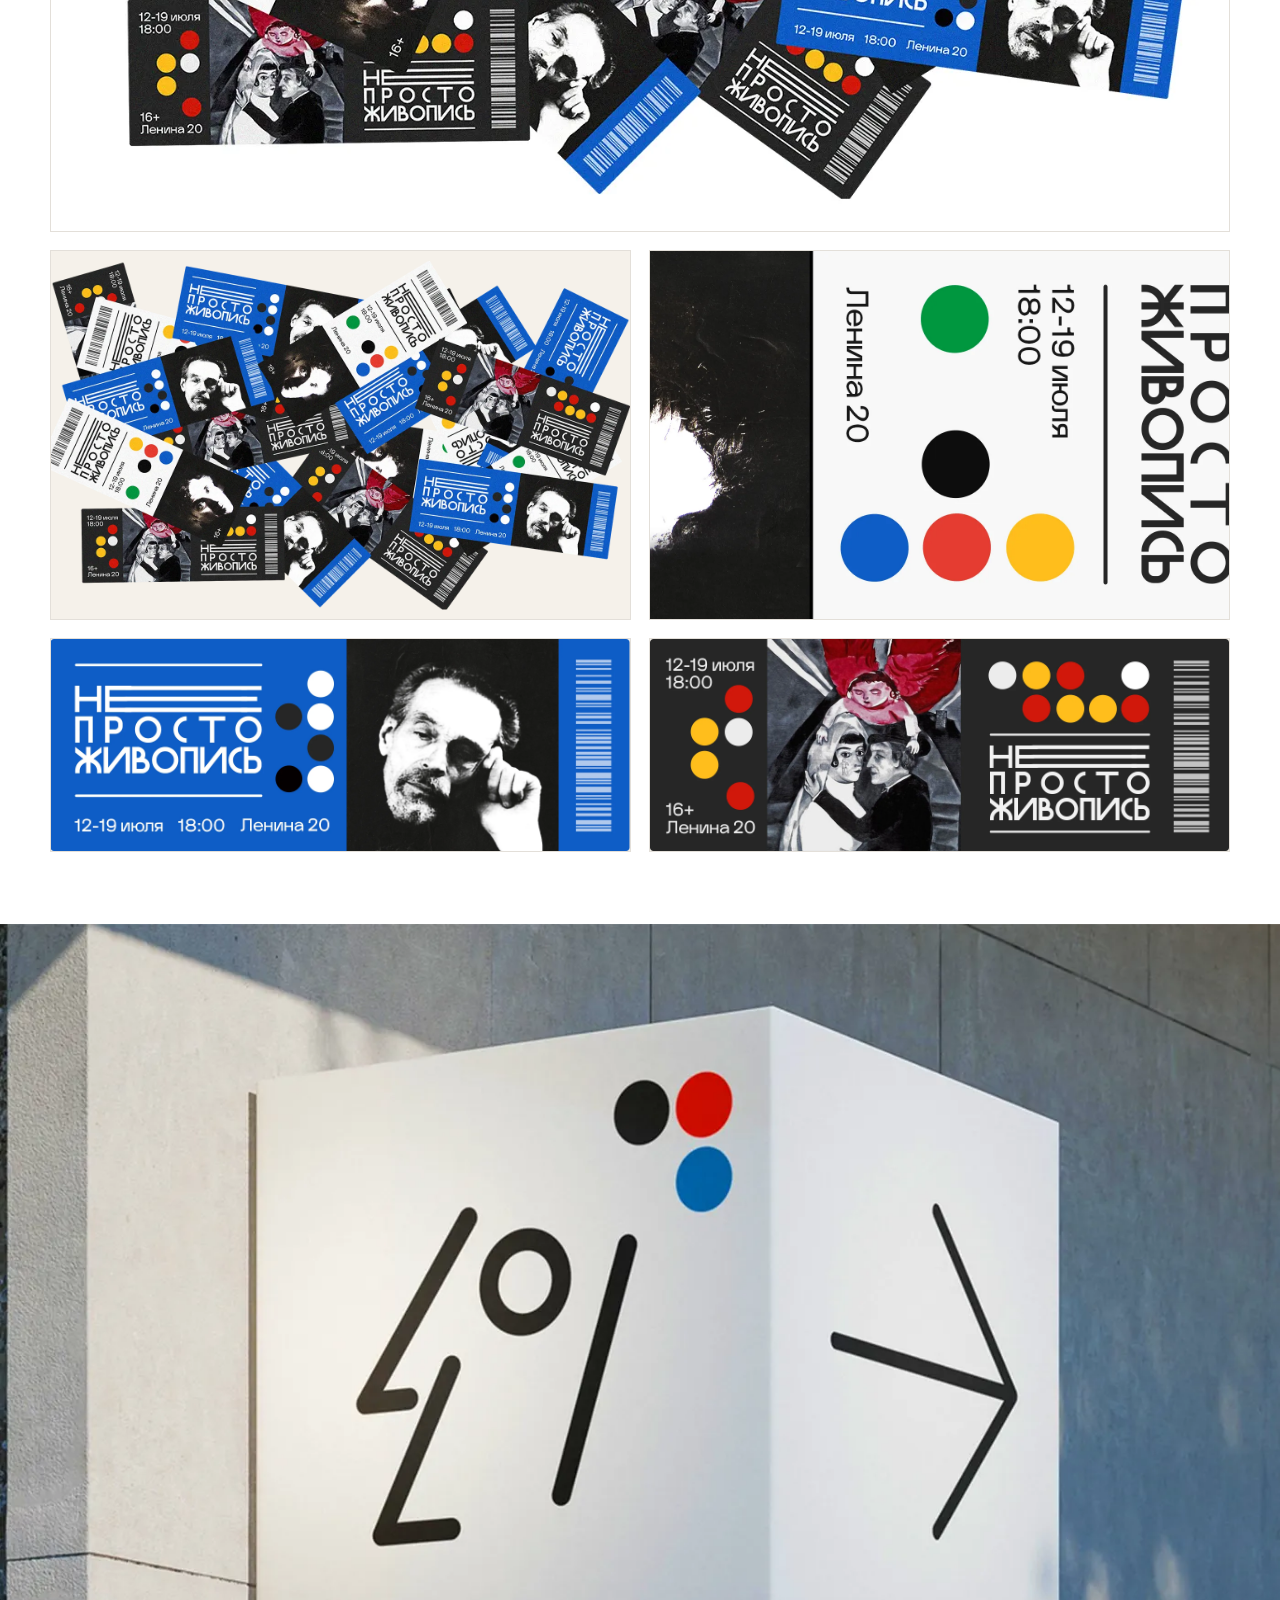
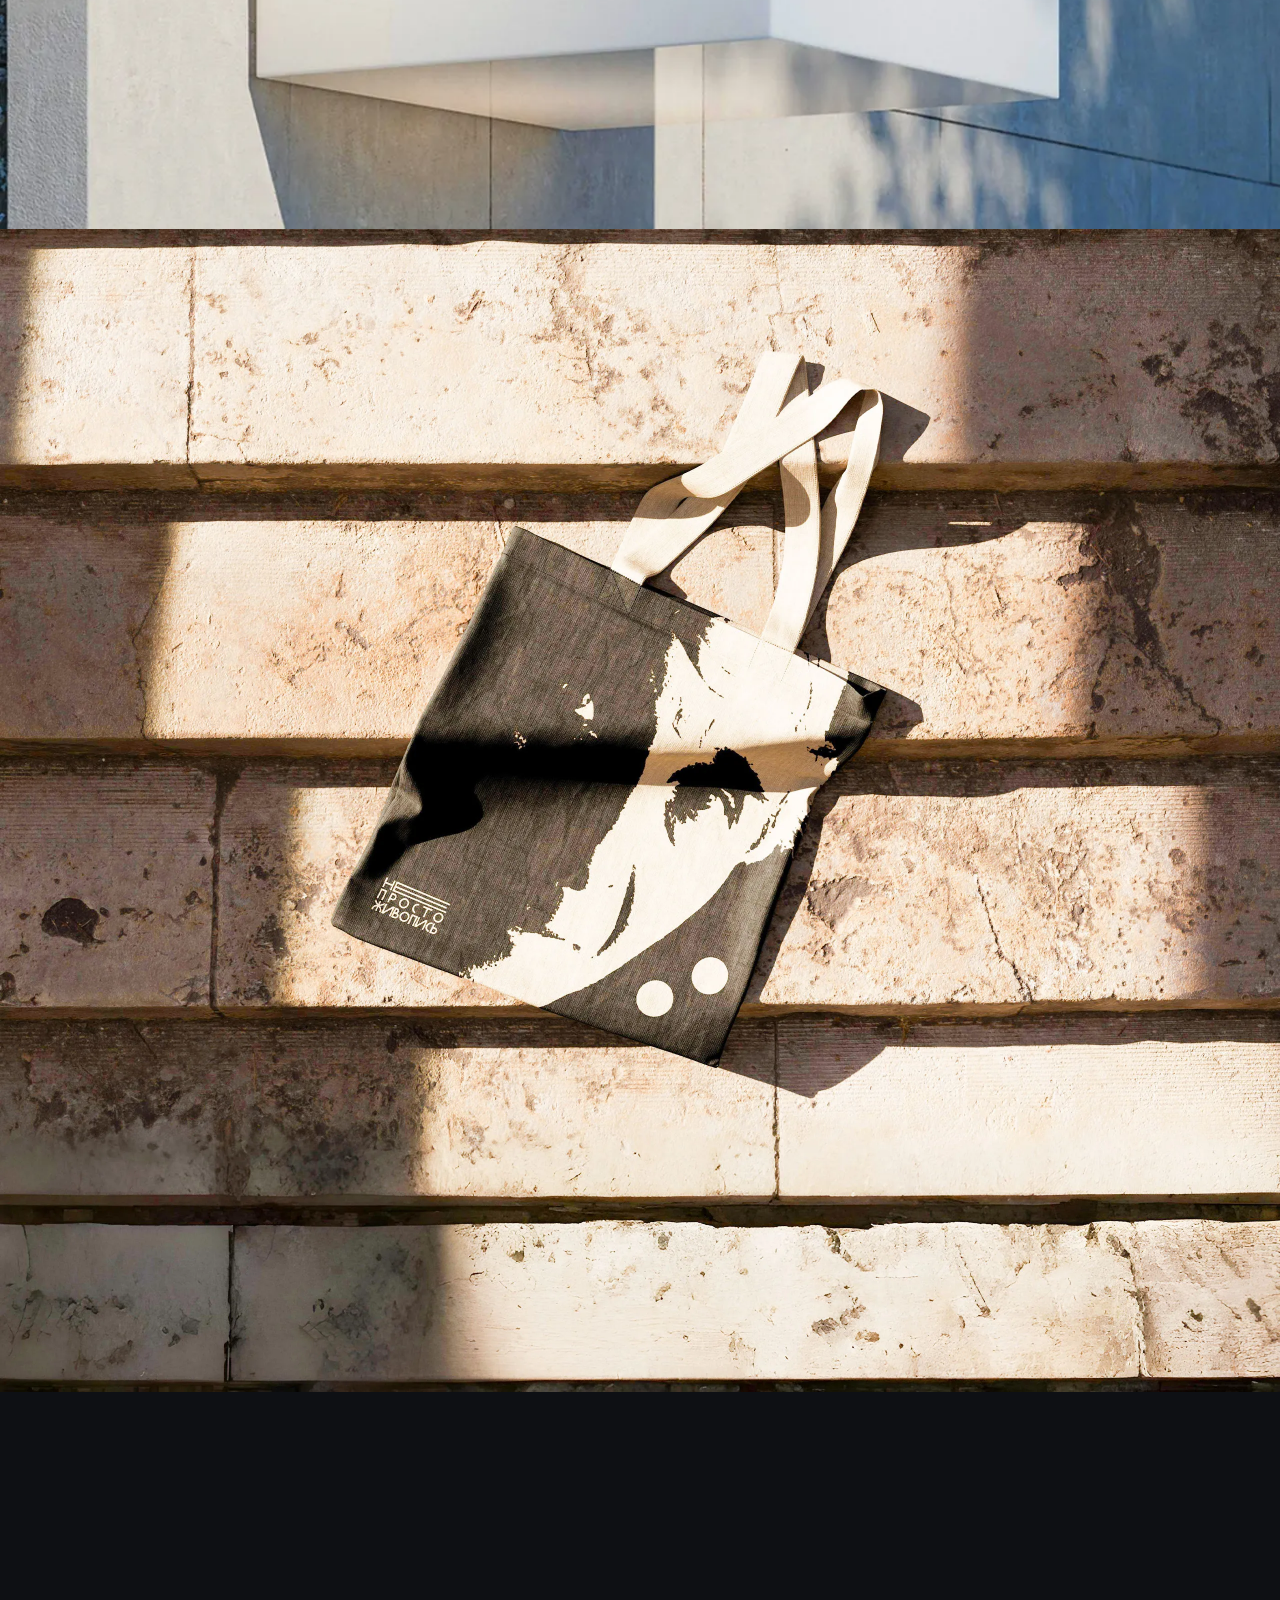
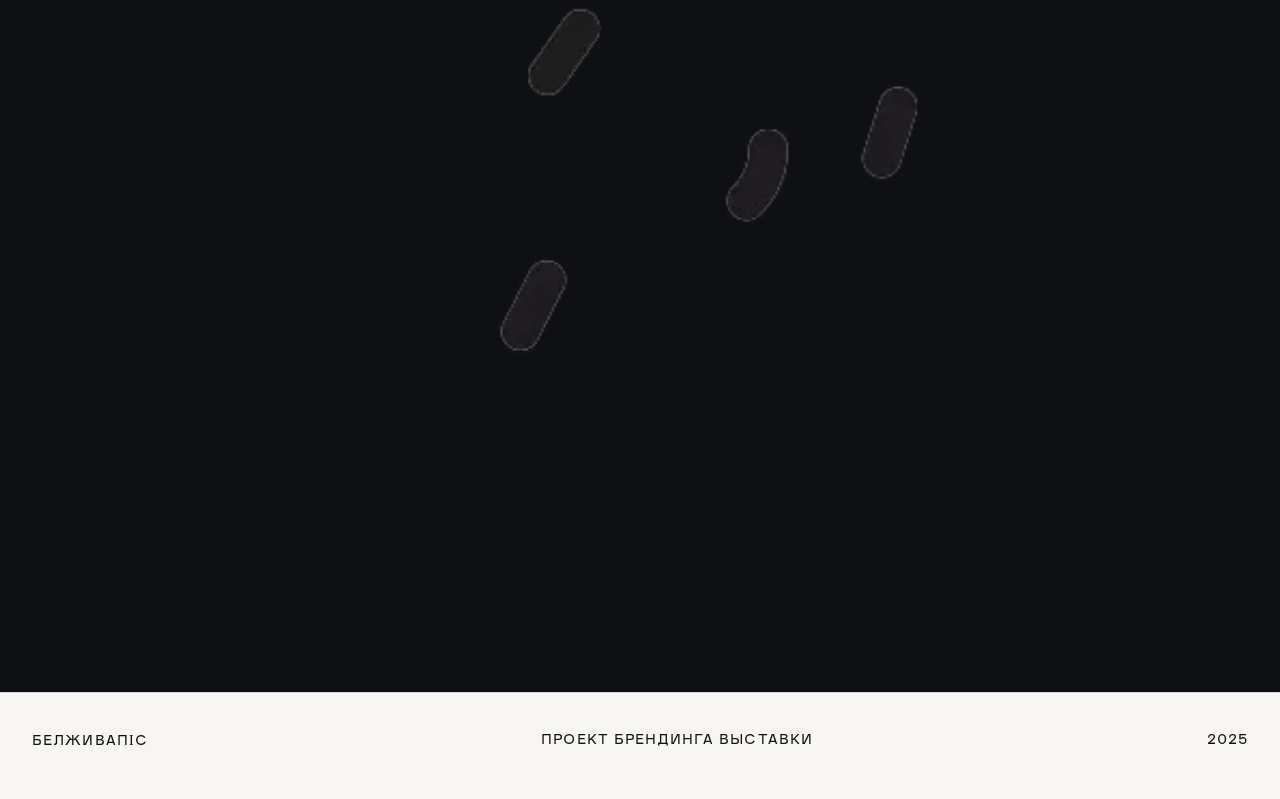
==== commit 0f0ca46e: "0.1.2" ====
--- a/index.html
+++ b/index.html
@@ -3,13 +3,12 @@
   <head>
     <meta charset="UTF-8" />
     <meta name="viewport" content="width=device-width, initial-scale=1.0" />
-    <title>Не Просто Живопись</title>
+    <title>БелЖивапіс</title>
     <meta
       name="description"
-      content="Промо-сайт выставки «Не Просто Живопись» — переосмысление привычных образов белорусских живописцев."
+      content="БелЖивапіс — сайт проекта по брендингу выставки белорусской живописи."
     />
-    <link rel="preload" href="./шрифты/Gerhaus.ttf" as="font" type="font/ttf" crossorigin />
-    <link rel="preload" href="./шрифты/Fornire-Light.otf" as="font" type="font/otf" crossorigin />
+    <link rel="preload" href="./шрифты/Racama.otf" as="font" type="font/otf" crossorigin />
     <link rel="stylesheet" href="./style.css" />
   </head>
   <body>
@@ -17,234 +16,130 @@
       <header class="site-header">
         <div class="site-header__top">
           <button class="menu-toggle" type="button" aria-expanded="false" aria-controls="site-menu">
-            <img src="./ассеты/меню.svg" alt="" aria-hidden="true" />
+            <span class="menu-toggle__icon" aria-hidden="true">
+              <span></span>
+              <span></span>
+            </span>
             <span>Меню</span>
           </button>
 
-          <a class="brand" href="#hero" aria-label="На главную">
+          <a class="brand" href="./index.html" aria-label="Главная страница">
             <span class="brand__title">БелЖивапіс</span>
             <span class="brand__subtitle">Минск</span>
           </a>
 
           <button class="search-toggle" type="button" aria-label="Поиск">
             <span>Поиск</span>
-            <img src="./ассеты/лупа.svg" alt="" aria-hidden="true" />
+            <span class="search-toggle__icon" aria-hidden="true"></span>
           </button>
         </div>
 
-        <div class="site-header__bottom">
-          <a href="#about">Новости</a>
-          <a href="#identity">Выставки</a>
-          <a href="#showcase">Билеты</a>
-          <a href="#posters">Архив</a>
-          <a href="#visit">Контакты</a>
-        </div>
+        <nav class="site-header__bottom" aria-label="Основная навигация">
+          <a href="#screen-2">Новости</a>
+          <a href="#screen-5">Выставки</a>
+          <a href="#tickets">Билеты</a>
+          <a href="#screen-12">Архив</a>
+          <a href="#footer">Контакты</a>
+        </nav>
       </header>
 
       <nav class="site-menu" id="site-menu" aria-hidden="true">
         <div class="site-menu__inner">
-          <a href="#about">О проекте</a>
-          <a href="#identity">Айдентика</a>
-          <a href="#showcase">Носители</a>
-          <a href="#posters">Плакаты</a>
-          <a href="#visit">Посетить</a>
+          <a href="./index.html">Главная</a>
+          <a href="#screen-2">Концепция</a>
+          <a href="#screen-7">Плакаты</a>
+          <a href="#tickets">Билеты</a>
+          <a href="#screen-12">Носители</a>
         </div>
       </nav>
 
       <main>
         <section class="hero" id="hero">
+          <h1 class="visually-hidden">БелЖивапіс Минск</h1>
           <div class="hero__backdrop">
-            <img src="./webP/1.webp" alt="Пространство выставки" />
-          </div>
-          <div class="hero__content container">
-            <div class="hero__info reveal">
-              <p class="hero__kicker">Выставочное пространство</p>
-              <h1 class="hero__museum-title">Белорусская живопись в современном прочтении</h1>
-              <p class="hero__meta">Ленина 20 • 12–19 июля • 18:00</p>
-            </div>
+            <img src="./webP/1.webp" alt="Выставочный зал БелЖивапіс" />
           </div>
         </section>
 
-        <section class="manifesto container" id="about">
-          <div class="manifesto__symbol reveal">
-            <img src="./ассеты/лого.svg" alt="Знак выставки" />
+        <section class="media-screen media-screen--text reveal" id="screen-2">
+          <img src="./webP/2.webp" alt="Описание выставки" />
+        </section>
+
+        <section class="media-screen media-screen--video reveal" id="screen-video-1">
+          <video autoplay muted loop playsinline preload="metadata">
+            <source src="./webM/1.webm" type="video/webm" />
+          </video>
+        </section>
+
+        <section class="media-screen reveal" id="screen-5">
+          <img src="./webP/5.webp" alt="Логотип выставки на холсте" />
+        </section>
+
+        <section class="media-screen media-screen--text reveal" id="screen-6">
+          <img src="./webP/6.webp" alt="Исследование и сбор ассоциаций" />
+        </section>
+
+        <section class="media-screen reveal" id="screen-7">
+          <img src="./webP/7.webp" alt="Плакат Марка Шагала" />
+        </section>
+
+        <section class="media-screen reveal" id="screen-8">
+          <img src="./webP/8.webp" alt="Плакат Михаила Савицкого" />
+        </section>
+
+        <section class="media-screen reveal" id="screen-9">
+          <img src="./webP/9.webp" alt="Альтернативный постер проекта" />
+        </section>
+
+        <section class="media-screen media-screen--text reveal" id="screen-10">
+          <img src="./webP/10.webp" alt="Описание дизайна входного билета" />
+        </section>
+
+        <section class="tickets reveal" id="tickets">
+          <div class="section-head">
+            <p>БИЛЕТЫ</p>
+            <h2>СЕРИЯ ВХОДНЫХ БИЛЕТОВ И ВАРИАЦИЙ АЙДЕНТИКИ</h2>
           </div>
-          <div class="manifesto__copy reveal">
-            <p>
-              Это больше, чем выставка. Это приглашение взглянуть на белорусскую живопись иначе:
-              не как на музейный экспонат прошлого, а как на живую, пульсирующую ткань культурной
-              идентичности.
-            </p>
-            <p>
-              Логотип построен как геометрический профиль человека, вдохновлённый образами Марка
-              Шагала. Он будто собран из обрывков форм, оставляя ощущение продуманной
-              незавершённости.
-            </p>
+
+          <div class="tickets__grid">
+            <figure class="ticket-card ticket-card--wide">
+              <img src="./webP/11.webp" alt="Серия билетов выставки" />
+            </figure>
+            <figure class="ticket-card">
+              <img src="./webP/11_clear.webp" alt="Чистая композиция билетов" />
+            </figure>
+            <figure class="ticket-card">
+              <img src="./webP/новый билет 1.webp" alt="Вариант билета 1" />
+            </figure>
+            <figure class="ticket-card">
+              <img src="./webP/новый билет 2.webp" alt="Вариант билета 2" />
+            </figure>
+            <figure class="ticket-card">
+              <img src="./webP/новый билет 3.webp" alt="Вариант билета 3" />
+            </figure>
           </div>
         </section>
 
-        <section class="identity" id="identity">
-          <div class="container identity__grid">
-            <div class="identity__intro reveal">
-              <p class="eyebrow eyebrow--dark">Система</p>
-              <h2>Айдентика, построенная на контрасте формы, памяти и движения</h2>
-              <p>
-                В основе визуального языка лежат ясная геометрия, чистые цветовые поля,
-                ассоциативные связи с Баухаусом и белорусским орнаментом. Поэтому проект выглядит
-                одновременно музейно и современно.
-              </p>
-            </div>
-
-            <div class="identity__cards">
-              <article class="identity-card reveal">
-                <span class="identity-card__index">01</span>
-                <h3>Знак</h3>
-                <p>Геометрический профиль работает как символ лица, взгляда и живой культуры.</p>
-              </article>
-              <article class="identity-card reveal">
-                <span class="identity-card__index">02</span>
-                <h3>Палитра</h3>
-                <p>Чистые оттенки синего, красного, жёлтого, зелёного и чёрного подчёркивают ритм.</p>
-                <div class="palette">
-                  <span class="dot dot--blue"></span>
-                  <span class="dot dot--red"></span>
-                  <span class="dot dot--yellow"></span>
-                  <span class="dot dot--green"></span>
-                  <span class="dot dot--black"></span>
-                </div>
-              </article>
-              <article class="identity-card reveal">
-                <span class="identity-card__index">03</span>
-                <h3>Исследование</h3>
-                <p>Лицо, круг, отражение, орнамент и пространство стали базой для визуальной речи.</p>
-              </article>
-            </div>
-          </div>
+        <section class="media-screen reveal" id="screen-12">
+          <img src="./webP/12.webp" alt="Плакат и билетная система проекта" />
         </section>
 
-        <section class="showcase container" id="showcase">
-          <div class="section-heading reveal">
-            <p class="eyebrow">Носители</p>
-            <h2>Один визуальный язык для плаката, билета, навигации и мерча</h2>
-          </div>
-
-          <div class="showcase__panel">
-            <div class="showcase__viewer reveal">
-              <img
-                id="showcase-image"
-                src="./webP/11.webp"
-                alt="Билеты выставки"
-                data-default-alt="Билеты выставки"
-              />
-            </div>
-            <div class="showcase__content reveal">
-              <div class="showcase__tabs" role="tablist" aria-label="Носители выставки">
-                <button class="showcase-tab is-active" type="button" data-image="./webP/11.webp" data-alt="Билеты выставки">
-                  Билеты
-                </button>
-                <button class="showcase-tab" type="button" data-image="./webP/12.webp" data-alt="Плакаты художников">
-                  Плакаты
-                </button>
-                <button class="showcase-tab" type="button" data-image="./презентация сжата в 2.5/12.png" data-alt="Навигационный куб">
-                  Навигация
-                </button>
-                <button class="showcase-tab" type="button" data-image="./презентация сжата в 2.5/13.png" data-alt="Шопер выставки">
-                  Мерч
-                </button>
-              </div>
-
-              <div class="showcase-copy">
-                <h3 id="showcase-title">Входной билет как продолжение айдентики</h3>
-                <p id="showcase-text">
-                  Билет не выглядит утилитарным элементом. Он работает как полноценный артефакт
-                  выставки: с крупной типографикой, штрихкодом, цветовым кодом и портретной
-                  графикой.
-                </p>
-              </div>
-
-              <ul class="feature-list">
-                <li>Баухаусная ясность формы и функциональности</li>
-                <li>Модульная композиция, которую легко масштабировать</li>
-                <li>Сильный контраст между музейной темой и современным подачей</li>
-              </ul>
-            </div>
-          </div>
+        <section class="media-screen reveal" id="screen-13">
+          <img src="./webP/13.webp" alt="Постер выставки на синем стуле" />
         </section>
 
-        <section class="poster-strip">
-          <div class="poster-strip__ornament" aria-hidden="true">
-            <img src="./ассеты/переход.png" alt="" />
-          </div>
-          <div class="container poster-strip__grid" id="posters">
-            <article class="poster-card poster-card--light reveal">
-              <img src="./webP/7.webp" alt="Плакат Марка Шагала" />
-              <div class="poster-card__copy">
-                <p class="eyebrow">Маркировка художника</p>
-                <h3>Марк Шагал</h3>
-                <p>Строгая сетка и контрастные полосы превращают афишу в самостоятельный объект.</p>
-              </div>
-            </article>
-
-            <article class="poster-card poster-card--dark reveal">
-              <img src="./webP/9.webp" alt="Альтернативный афишный постер" />
-              <div class="poster-card__copy">
-                <p class="eyebrow eyebrow--dark">Выразительный режим</p>
-                <h3>Свободная плакатная версия</h3>
-                <p>
-                  Айдентика выдерживает более экспрессивную графику, не теряя узнаваемость названия
-                  и события.
-                </p>
-              </div>
-            </article>
-          </div>
-        </section>
-
-        <section class="quote-band">
-          <div class="container quote-band__grid">
-            <figure class="quote-band__visual reveal">
-              <img src="./webP/13.webp" alt="Плакат на синем стуле" />
-            </figure>
-            <blockquote class="quote-band__quote reveal">
-              <p>«Искусство — это прежде всего состояние души»</p>
-              <cite>Марк Шагал</cite>
-            </blockquote>
-          </div>
-        </section>
-
-        <section class="visit container" id="visit">
-          <div class="section-heading reveal">
-            <p class="eyebrow">Посетить</p>
-            <h2>Проект готов для презентации, лендинга события или портфолио кейса</h2>
-          </div>
-
-          <div class="visit__grid">
-            <div class="visit__card reveal">
-              <h3>Что передаёт сайт</h3>
-              <p>
-                Атмосферу выставки, глубину визуальной системы и ощущение, что белорусская живопись
-                может говорить современным языком.
-              </p>
-            </div>
-            <div class="visit__card reveal">
-              <h3>Базовые данные</h3>
-              <p>12–19 июля</p>
-              <p>18:00</p>
-              <p>Ленина 20</p>
-            </div>
-            <div class="visit__card reveal">
-              <h3>Контакты</h3>
-              <p>Telegram</p>
-              <p>Instagram</p>
-              <p>@gmail.com</p>
-            </div>
-          </div>
+        <section class="media-screen media-screen--video media-screen--logo reveal" id="screen-video-logo">
+          <video autoplay muted loop playsinline preload="metadata">
+            <source src="./webM/лого_аним(поверх 2 ставить).webm" type="video/webm" />
+          </video>
         </section>
       </main>
 
-      <footer class="site-footer">
-        <div class="container site-footer__inner">
-          <p>Не Просто Живопись</p>
-          <p>Belzhivopis, 2025</p>
+      <footer class="site-footer" id="footer">
+        <div class="site-footer__inner">
+          <p>БЕЛЖИВАПІС</p>
+          <p>ПРОЕКТ БРЕНДИНГА ВЫСТАВКИ</p>
+          <p>2025</p>
         </div>
       </footer>
     </div>
--- a/style.css
+++ b/style.css
@@ -1,29 +1,15 @@
 @font-face {
-  font-family: "Gerhaus";
-  src: url("./шрифты/Gerhaus.ttf") format("truetype");
+  font-family: "Racama";
+  src: url("./шрифты/Racama.otf") format("opentype");
   font-display: swap;
 }
 
-@font-face {
-  font-family: "Fornire";
-  src: url("./шрифты/Fornire-Light.otf") format("opentype");
-  font-display: swap;
-}
-
 :root {
-  --bg: #f4f0ea;
-  --paper: #fcfbf8;
-  --ink: #0f1115;
-  --muted: #73767f;
-  --line: rgba(15, 17, 21, 0.1);
+  --bg: #f8f6f2;
   --white: #ffffff;
-  --blue: #0068c9;
-  --red: #ff2c21;
-  --yellow: #ffd21f;
-  --green: #09a643;
-  --black: #111111;
-  --radius: 28px;
-  --container: min(1180px, calc(100vw - 40px));
+  --ink: #111111;
+  --line: rgba(17, 17, 17, 0.14);
+  --header-height: 123px;
   --transition: 220ms ease;
 }
 
@@ -37,15 +23,14 @@
 
 body {
   margin: 0;
-  font-family: "Fornire", sans-serif;
-  background:
-    radial-gradient(circle at top left, rgba(0, 104, 201, 0.08), transparent 28%),
-    radial-gradient(circle at top right, rgba(255, 44, 33, 0.08), transparent 22%),
-    var(--bg);
+  background: var(--bg);
   color: var(--ink);
-}
-
-img {
+  font-family: "Racama", serif;
+  text-transform: uppercase;
+}
+
+img,
+video {
   display: block;
   max-width: 100%;
 }
@@ -62,9 +47,16 @@
   font: inherit;
 }
 
-.container {
-  width: var(--container);
-  margin: 0 auto;
+.visually-hidden {
+  position: absolute;
+  width: 1px;
+  height: 1px;
+  padding: 0;
+  margin: -1px;
+  overflow: hidden;
+  clip: rect(0, 0, 0, 0);
+  white-space: nowrap;
+  border: 0;
 }
 
 .page-shell {
@@ -77,21 +69,14 @@
   left: 0;
   z-index: 20;
   width: 100%;
-  padding: 20px 28px 0;
-  background: rgba(255, 252, 247, 0.94);
-  backdrop-filter: blur(14px);
-  border-bottom: 1px solid rgba(15, 17, 21, 0.08);
-  transition: box-shadow var(--transition), background-color var(--transition);
+  padding: 16px 38px 0;
+  background: rgba(248, 246, 242, 0.98);
+  backdrop-filter: blur(10px);
+  transition: box-shadow var(--transition);
 }
 
 .site-header.is-scrolled {
-  box-shadow: 0 12px 32px rgba(15, 17, 21, 0.08);
-}
-
-.site-header__top,
-.site-header__bottom {
-  width: min(100%, 1960px);
-  margin: 0 auto;
+  box-shadow: 0 10px 28px rgba(17, 17, 17, 0.06);
 }
 
 .site-header__top {
@@ -99,21 +84,22 @@
   grid-template-columns: 1fr auto 1fr;
   align-items: center;
   gap: 16px;
-  padding-bottom: 18px;
-  border-bottom: 1px solid rgba(15, 17, 21, 0.14);
+  padding-bottom: 10px;
+  border-bottom: 1px solid var(--line);
 }
 
 .site-header__bottom {
   display: flex;
   justify-content: center;
-  gap: clamp(22px, 5vw, 96px);
-  padding: 18px 0 16px;
-}
-
-.site-header__bottom a {
-  font-size: 18px;
-  letter-spacing: 0.03em;
-  text-transform: uppercase;
+  gap: clamp(22px, 5vw, 86px);
+  padding: 10px 0 12px;
+}
+
+.site-header__bottom a,
+.menu-toggle,
+.search-toggle {
+  font-size: 16px;
+  letter-spacing: 0.02em;
 }
 
 .brand {
@@ -121,20 +107,17 @@
   flex-direction: column;
   align-items: center;
   justify-self: center;
-  color: var(--ink);
 }
 
 .brand__title {
-  font-family: "Times New Roman", serif;
-  font-size: clamp(42px, 4vw, 74px);
-  line-height: 0.88;
+  font-size: clamp(38px, 4vw, 66px);
+  line-height: 0.82;
 }
 
 .brand__subtitle {
-  margin-top: 2px;
-  font-size: 18px;
-  letter-spacing: 0.28em;
-  text-transform: uppercase;
+  margin-top: 1px;
+  font-size: 14px;
+  letter-spacing: 0.24em;
 }
 
 .menu-toggle,
@@ -147,19 +130,43 @@
   color: var(--ink);
   padding: 0;
   cursor: pointer;
-  font-size: 16px;
-  letter-spacing: 0.05em;
-  text-transform: uppercase;
 }
 
 .search-toggle {
   justify-self: end;
 }
 
-.menu-toggle img,
-.search-toggle img {
-  width: 28px;
-  height: 28px;
+.menu-toggle__icon {
+  display: inline-grid;
+  gap: 5px;
+  width: 22px;
+}
+
+.menu-toggle__icon span {
+  display: block;
+  height: 4px;
+  border-radius: 999px;
+  background: var(--ink);
+}
+
+.search-toggle__icon {
+  position: relative;
+  width: 15px;
+  height: 15px;
+  border: 2px solid var(--ink);
+  border-radius: 50%;
+}
+
+.search-toggle__icon::after {
+  content: "";
+  position: absolute;
+  width: 8px;
+  height: 2px;
+  right: -5px;
+  bottom: -2px;
+  background: var(--ink);
+  transform: rotate(45deg);
+  border-radius: 999px;
 }
 
 .site-menu {
@@ -168,10 +175,7 @@
   z-index: 18;
   display: grid;
   place-items: center;
-  background:
-    radial-gradient(circle at top left, rgba(0, 104, 201, 0.26), transparent 32%),
-    radial-gradient(circle at bottom right, rgba(255, 44, 33, 0.18), transparent 28%),
-    rgba(8, 11, 16, 0.96);
+  background: rgba(17, 17, 17, 0.95);
   opacity: 0;
   visibility: hidden;
   transition: opacity var(--transition), visibility var(--transition);
@@ -184,28 +188,23 @@
 
 .site-menu__inner {
   display: grid;
-  gap: 18px;
+  gap: 16px;
   text-align: center;
 }
 
 .site-menu__inner a {
   color: var(--white);
-  font-family: "Gerhaus", sans-serif;
-  font-size: clamp(32px, 6vw, 80px);
-  letter-spacing: 0.03em;
+  font-size: clamp(32px, 5vw, 72px);
 }
 
 .hero {
-  position: relative;
-  min-height: 100svh;
-  padding-top: 176px;
-  color: var(--ink);
+  padding-top: var(--header-height);
+  background: var(--white);
 }
 
 .hero__backdrop {
-  position: relative;
-  width: 100%;
-  height: calc(100svh - 176px);
+  height: calc(100svh - var(--header-height));
+  min-height: 520px;
 }
 
 .hero__backdrop img {
@@ -214,424 +213,77 @@
   object-fit: cover;
 }
 
-.hero__content {
-  position: absolute;
-  inset: 176px 0 auto;
-  display: flex;
-  align-items: flex-end;
-  height: calc(100svh - 176px);
-  pointer-events: none;
-}
-
-.eyebrow {
-  margin: 0 0 18px;
-  font-size: 13px;
-  letter-spacing: 0.28em;
-  text-transform: uppercase;
-}
-
-.eyebrow--dark {
-  color: rgba(255, 255, 255, 0.7);
-}
-
-.hero__title,
-h2,
-h3,
-.quote-band__quote p {
-  font-family: "Gerhaus", sans-serif;
-}
-
-.hero__info {
-  pointer-events: auto;
-  margin-bottom: 34px;
-  max-width: 640px;
-  background: rgba(255, 252, 247, 0.78);
-  backdrop-filter: blur(10px);
-  padding: 22px 24px;
-  border-radius: 20px;
-  border: 1px solid rgba(15, 17, 21, 0.08);
-}
-
-.hero__kicker {
+.media-screen,
+.tickets {
+  background: var(--white);
+}
+
+.media-screen img,
+.media-screen video {
+  width: 100%;
+  height: auto;
+}
+
+.media-screen--video {
+  background: #0e1014;
+}
+
+.media-screen--video video {
+  width: 100%;
+  max-height: 100svh;
+  object-fit: cover;
+}
+
+.tickets {
+  padding: 56px 32px 72px;
+}
+
+.section-head {
+  margin: 0 auto 28px;
+  max-width: 1180px;
+}
+
+.section-head p {
   margin: 0 0 10px;
-  font-size: 14px;
-  letter-spacing: 0.22em;
-  text-transform: uppercase;
-}
-
-.hero__museum-title {
+  font-size: 16px;
+  letter-spacing: 0.16em;
+}
+
+.section-head h2 {
   margin: 0;
-  font-family: "Times New Roman", serif;
-  font-size: clamp(34px, 4vw, 64px);
+  max-width: 980px;
+  font-size: clamp(30px, 4.5vw, 66px);
   line-height: 0.95;
   font-weight: 400;
 }
 
-.hero__meta {
-  margin: 14px 0 0;
-  font-size: 15px;
-  letter-spacing: 0.12em;
-  text-transform: uppercase;
-}
-
-.dot {
-  width: 20px;
-  aspect-ratio: 1;
-  border-radius: 50%;
-}
-
-.dot--red {
-  background: var(--red);
-}
-
-.dot--blue {
-  background: var(--blue);
-}
-
-.dot--yellow {
-  background: var(--yellow);
-}
-
-.dot--green {
-  background: var(--green);
-}
-
-.dot--black {
-  background: var(--black);
-}
-
-.manifesto {
-  display: grid;
-  grid-template-columns: 0.9fr 1.1fr;
-  gap: clamp(28px, 5vw, 72px);
-  align-items: center;
-  padding: 110px 0;
-}
-
-.manifesto__symbol {
-  background: linear-gradient(180deg, rgba(255, 255, 255, 0.92), rgba(255, 255, 255, 0.76));
-  border: 1px solid var(--line);
-  border-radius: var(--radius);
-  padding: clamp(28px, 5vw, 56px);
-}
-
-.manifesto__symbol img {
-  width: min(100%, 260px);
-}
-
-.manifesto__copy {
-  font-size: clamp(22px, 3vw, 34px);
-  line-height: 1.28;
-}
-
-.manifesto__copy p {
-  margin: 0;
-}
-
-.manifesto__copy p + p {
-  margin-top: 22px;
-  color: rgba(15, 17, 21, 0.76);
-}
-
-.identity {
-  position: relative;
-  padding: 110px 0;
-  background:
-    linear-gradient(180deg, rgba(9, 13, 18, 0.98), rgba(9, 13, 18, 0.92)),
-    url("./webP/6.webp") center/cover no-repeat;
-  color: var(--white);
-}
-
-.identity__grid {
-  display: grid;
-  grid-template-columns: 1fr 1.1fr;
-  gap: 40px;
-}
-
-.identity__intro h2,
-.section-heading h2 {
-  margin: 0;
-  font-size: clamp(34px, 5vw, 72px);
-  line-height: 0.96;
-  letter-spacing: 0.02em;
-}
-
-.identity__intro p:last-child {
-  max-width: 520px;
-  font-size: 20px;
-  line-height: 1.5;
-  color: rgba(255, 255, 255, 0.74);
-}
-
-.identity__cards {
+.tickets__grid {
+  max-width: 1180px;
+  margin: 0 auto;
   display: grid;
   grid-template-columns: repeat(2, minmax(0, 1fr));
   gap: 18px;
-  align-content: start;
-}
-
-.identity-card {
-  min-height: 220px;
-  padding: 28px;
-  border-radius: 22px;
-  background: rgba(255, 255, 255, 0.06);
-  border: 1px solid rgba(255, 255, 255, 0.12);
-  backdrop-filter: blur(12px);
-}
-
-.identity-card:last-child {
+}
+
+.ticket-card {
+  margin: 0;
+  border: 1px solid rgba(17, 17, 17, 0.08);
+  background: #f5f1ea;
+}
+
+.ticket-card--wide {
   grid-column: 1 / -1;
 }
 
-.identity-card__index {
-  display: inline-block;
-  margin-bottom: 18px;
-  color: rgba(255, 255, 255, 0.5);
-  letter-spacing: 0.18em;
-}
-
-.identity-card h3 {
-  margin: 0 0 12px;
-  font-size: 28px;
-}
-
-.identity-card p {
-  margin: 0;
-  font-size: 18px;
-  line-height: 1.5;
-  color: rgba(255, 255, 255, 0.74);
-}
-
-.palette {
-  display: flex;
-  gap: 12px;
-  margin-top: 22px;
-}
-
-.palette .dot {
-  width: 38px;
-}
-
-.showcase {
-  padding: 110px 0;
-}
-
-.section-heading {
-  max-width: 900px;
-  margin-bottom: 34px;
-}
-
-.showcase__panel {
-  display: grid;
-  grid-template-columns: 1.15fr 0.85fr;
-  gap: 24px;
-  align-items: stretch;
-}
-
-.showcase__viewer,
-.showcase__content,
-.visit__card {
-  background: rgba(255, 255, 255, 0.8);
-  border: 1px solid var(--line);
-  border-radius: var(--radius);
-  box-shadow: 0 24px 80px rgba(22, 30, 39, 0.07);
-}
-
-.showcase__viewer {
-  padding: 18px;
-  min-height: 580px;
-}
-
-.showcase__viewer img {
+.ticket-card img {
   width: 100%;
   height: 100%;
   object-fit: cover;
-  border-radius: calc(var(--radius) - 10px);
-}
-
-.showcase__content {
-  padding: 28px;
-}
-
-.showcase__tabs {
-  display: flex;
-  flex-wrap: wrap;
-  gap: 10px;
-}
-
-.showcase-tab {
-  border: 1px solid var(--line);
-  border-radius: 999px;
-  background: transparent;
-  padding: 11px 16px;
-  cursor: pointer;
-  transition: color var(--transition), background-color var(--transition), border-color var(--transition);
-}
-
-.showcase-tab.is-active {
-  background: var(--ink);
-  border-color: var(--ink);
-  color: var(--white);
-}
-
-.showcase-copy {
-  margin-top: 26px;
-}
-
-.showcase-copy h3 {
-  margin: 0 0 14px;
-  font-size: clamp(28px, 3vw, 44px);
-  line-height: 1;
-}
-
-.showcase-copy p,
-.feature-list li,
-.visit__card p {
-  font-size: 18px;
-  line-height: 1.5;
-}
-
-.feature-list {
-  margin: 28px 0 0;
-  padding-left: 18px;
-  color: rgba(15, 17, 21, 0.78);
-}
-
-.feature-list li + li {
-  margin-top: 10px;
-}
-
-.poster-strip {
-  padding-bottom: 110px;
-}
-
-.poster-strip__ornament img {
-  width: 100%;
-  min-height: 84px;
-  object-fit: cover;
-}
-
-.poster-strip__grid {
-  display: grid;
-  grid-template-columns: repeat(2, minmax(0, 1fr));
-  gap: 24px;
-  margin-top: 40px;
-}
-
-.poster-card {
-  border-radius: var(--radius);
-  overflow: hidden;
-  min-height: 620px;
-  display: grid;
-}
-
-.poster-card img {
-  width: 100%;
-  height: 100%;
-  object-fit: cover;
-}
-
-.poster-card--light {
-  background: var(--paper);
-  border: 1px solid var(--line);
-}
-
-.poster-card--dark {
-  position: relative;
-  background: #090d12;
-  color: var(--white);
-}
-
-.poster-card__copy {
-  padding: 24px 26px 30px;
-}
-
-.poster-card__copy h3 {
-  margin: 0 0 10px;
-  font-size: 34px;
-}
-
-.poster-card__copy p:last-child {
-  margin: 0;
-  line-height: 1.45;
-}
-
-.quote-band {
-  padding: 0 0 110px;
-}
-
-.quote-band__grid {
-  display: grid;
-  grid-template-columns: 1.05fr 0.95fr;
-  gap: 26px;
-}
-
-.quote-band__visual img {
-  width: 100%;
-  height: 100%;
-  min-height: 520px;
-  object-fit: cover;
-  border-radius: var(--radius);
-}
-
-.quote-band__quote {
-  margin: 0;
-  padding: clamp(30px, 5vw, 56px);
-  border-radius: var(--radius);
-  background:
-    radial-gradient(circle at bottom left, rgba(255, 210, 31, 0.92), rgba(255, 210, 31, 0) 35%),
-    linear-gradient(135deg, #0d2f67, #0a1738 72%);
-  color: var(--white);
-  display: flex;
-  flex-direction: column;
-  justify-content: flex-end;
-  min-height: 520px;
-}
-
-.quote-band__quote p {
-  margin: 0;
-  font-size: clamp(42px, 5vw, 78px);
-  line-height: 0.95;
-}
-
-.quote-band__quote cite {
-  margin-top: 24px;
-  font-size: 20px;
-  letter-spacing: 0.08em;
-  text-transform: uppercase;
-  font-style: normal;
-  color: rgba(255, 255, 255, 0.82);
-}
-
-.visit {
-  padding-bottom: 110px;
-}
-
-.visit__grid {
-  display: grid;
-  grid-template-columns: repeat(3, minmax(0, 1fr));
-  gap: 20px;
-}
-
-.visit__card {
-  padding: 28px;
-}
-
-.visit__card h3 {
-  margin: 0 0 14px;
-  font-size: 28px;
-}
-
-.visit__card p {
-  margin: 0;
-}
-
-.visit__card p + p {
-  margin-top: 8px;
 }
 
 .site-footer {
-  padding: 26px 0 40px;
+  padding: 26px 32px 34px;
+  background: var(--bg);
   border-top: 1px solid var(--line);
 }
 
@@ -640,14 +292,12 @@
   justify-content: space-between;
   gap: 16px;
   font-size: 14px;
-  letter-spacing: 0.12em;
-  text-transform: uppercase;
-  color: rgba(15, 17, 21, 0.68);
+  letter-spacing: 0.08em;
 }
 
 .reveal {
   opacity: 0;
-  transform: translateY(40px);
+  transform: translateY(32px);
   transition: opacity 700ms ease, transform 700ms ease;
 }
 
@@ -660,26 +310,13 @@
   overflow: hidden;
 }
 
-@media (max-width: 1100px) {
-  .identity__grid,
-  .showcase__panel,
-  .quote-band__grid,
-  .manifesto,
-  .visit__grid,
-  .poster-strip__grid {
-    grid-template-columns: 1fr;
-  }
-
-  .showcase__viewer,
-  .quote-band__visual img,
-  .quote-band__quote {
-    min-height: auto;
-  }
-}
-
-@media (max-width: 760px) {
+@media (max-width: 860px) {
+  :root {
+    --header-height: 144px;
+  }
+
   .site-header {
-    padding: 14px 14px 0;
+    padding: 14px 16px 0;
   }
 
   .site-header__top {
@@ -709,46 +346,32 @@
     padding-inline: 2px;
   }
 
-  .site-header__bottom a {
+  .site-header__bottom a,
+  .menu-toggle,
+  .search-toggle {
     white-space: nowrap;
-    font-size: 15px;
-  }
-
-  .hero__content {
-    inset: 184px 0 auto;
-    height: calc(100svh - 184px);
-  }
-
-  .manifesto,
-  .identity,
-  .showcase,
-  .visit,
-  .poster-strip,
-  .quote-band {
-    padding-top: 84px;
-    padding-bottom: 84px;
-  }
-
-  .identity__cards {
+    font-size: 14px;
+  }
+
+  .hero__backdrop {
+    height: calc(100svh - var(--header-height));
+    min-height: 400px;
+  }
+
+  .tickets {
+    padding: 44px 16px 56px;
+  }
+
+  .tickets__grid {
     grid-template-columns: 1fr;
   }
 
-  .hero {
-    padding-top: 184px;
-  }
-
-  .hero__backdrop {
-    height: calc(100svh - 184px);
-  }
-
-  .identity-card:last-child {
+  .ticket-card--wide {
     grid-column: auto;
   }
 
-  .showcase__content,
-  .visit__card,
-  .identity-card {
-    padding: 22px;
+  .site-footer {
+    padding-inline: 16px;
   }
 
   .site-footer__inner {
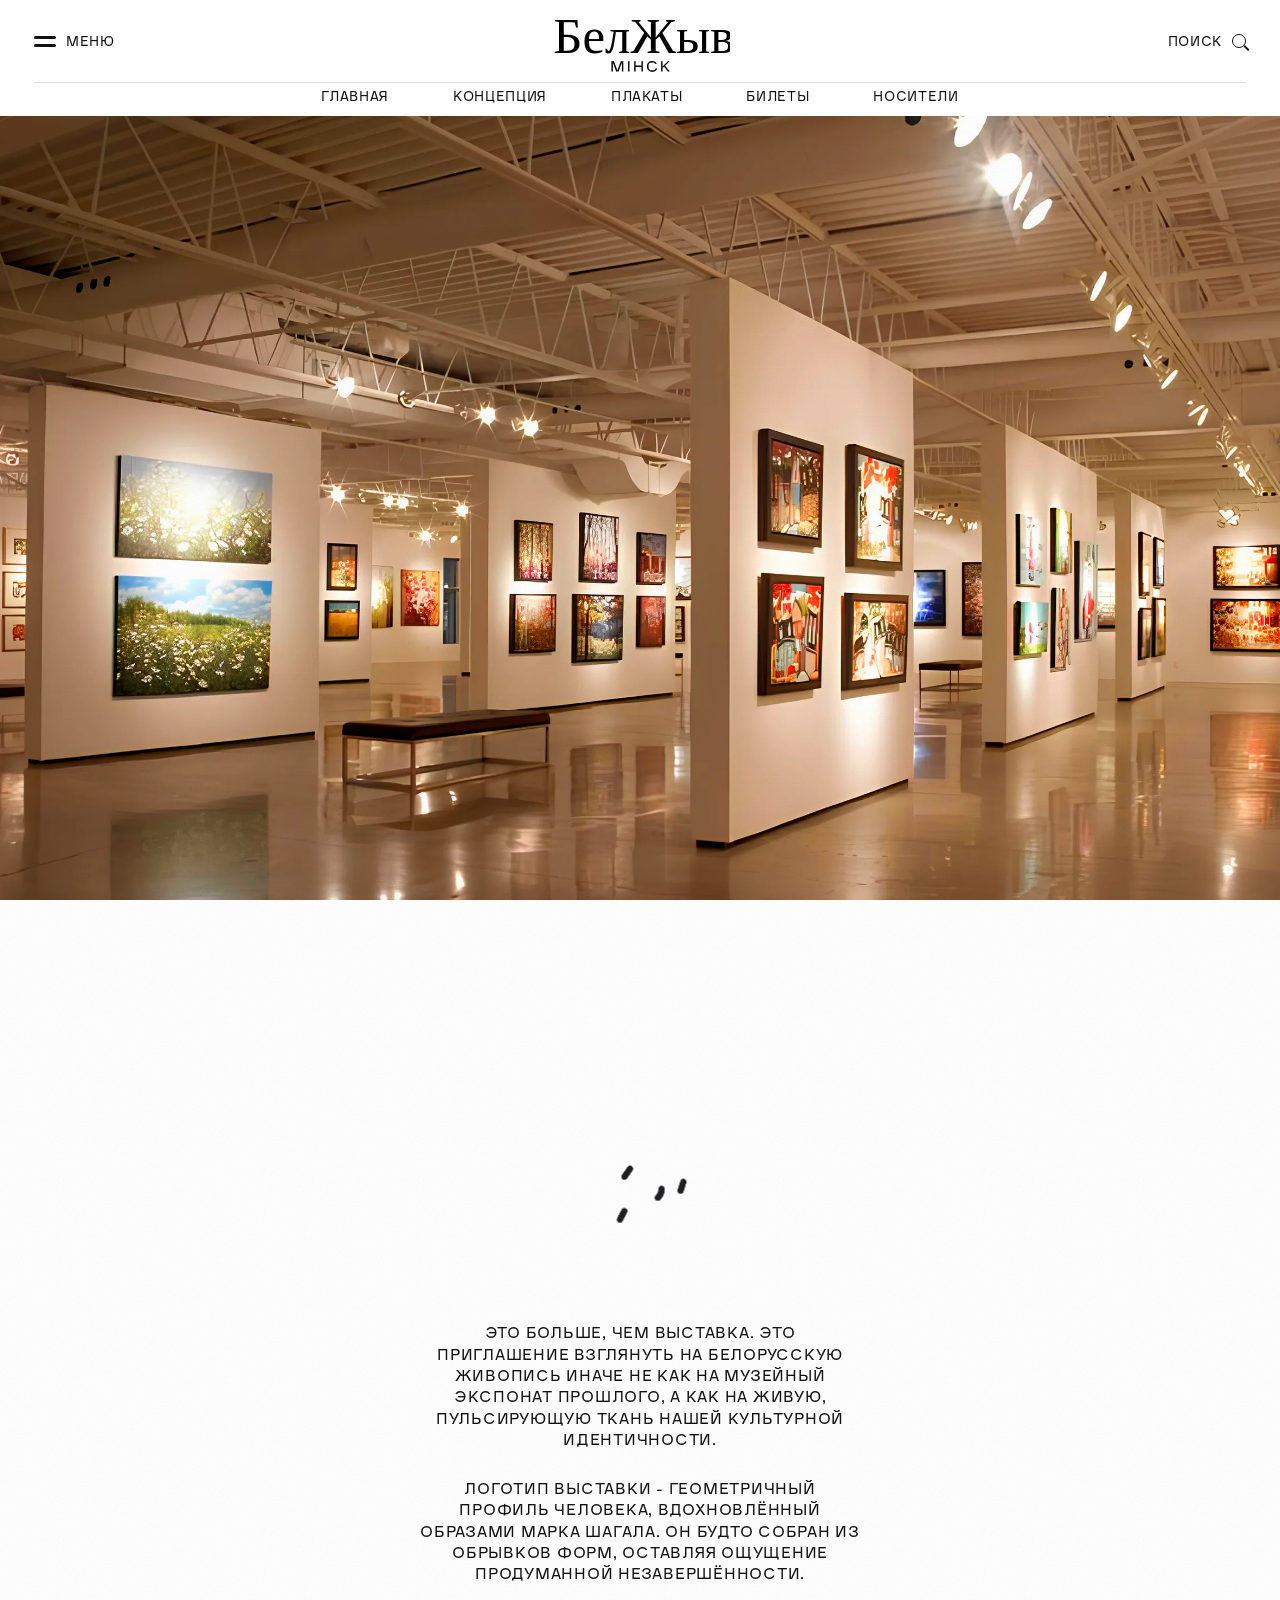
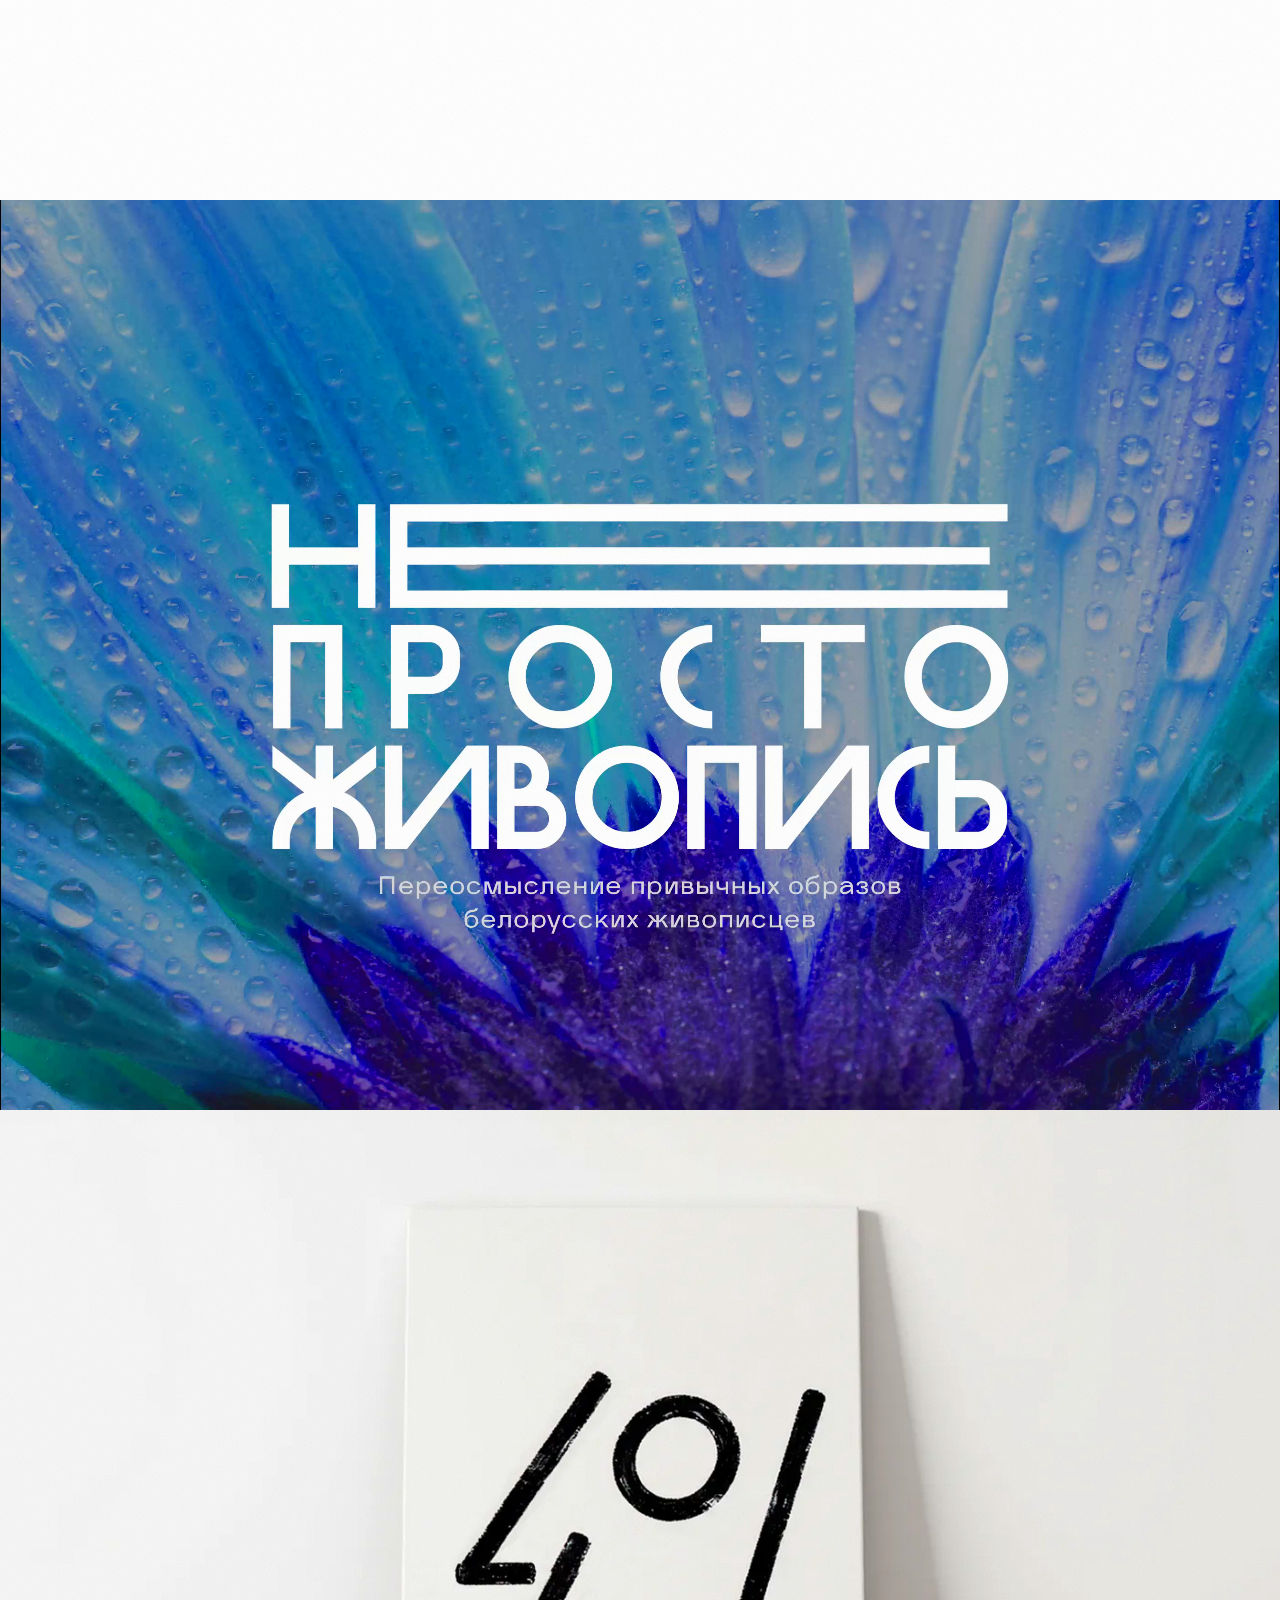
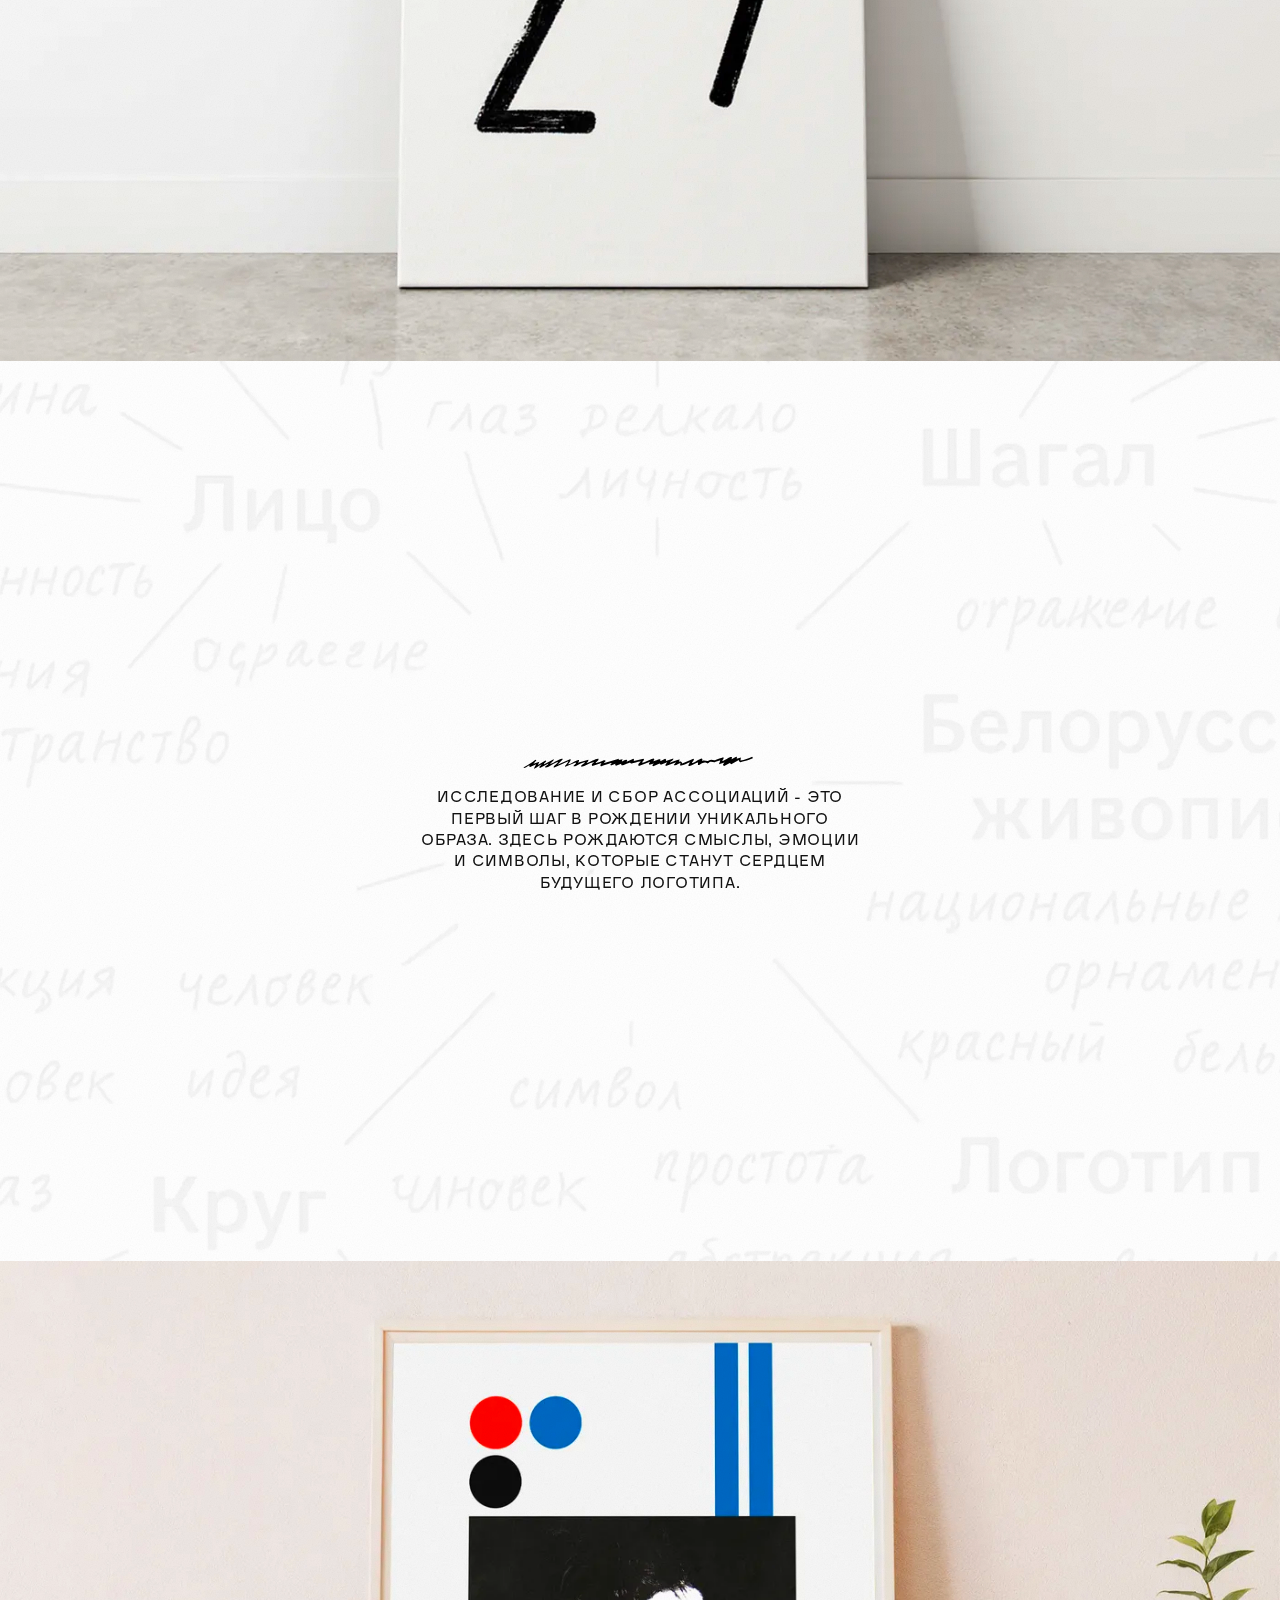
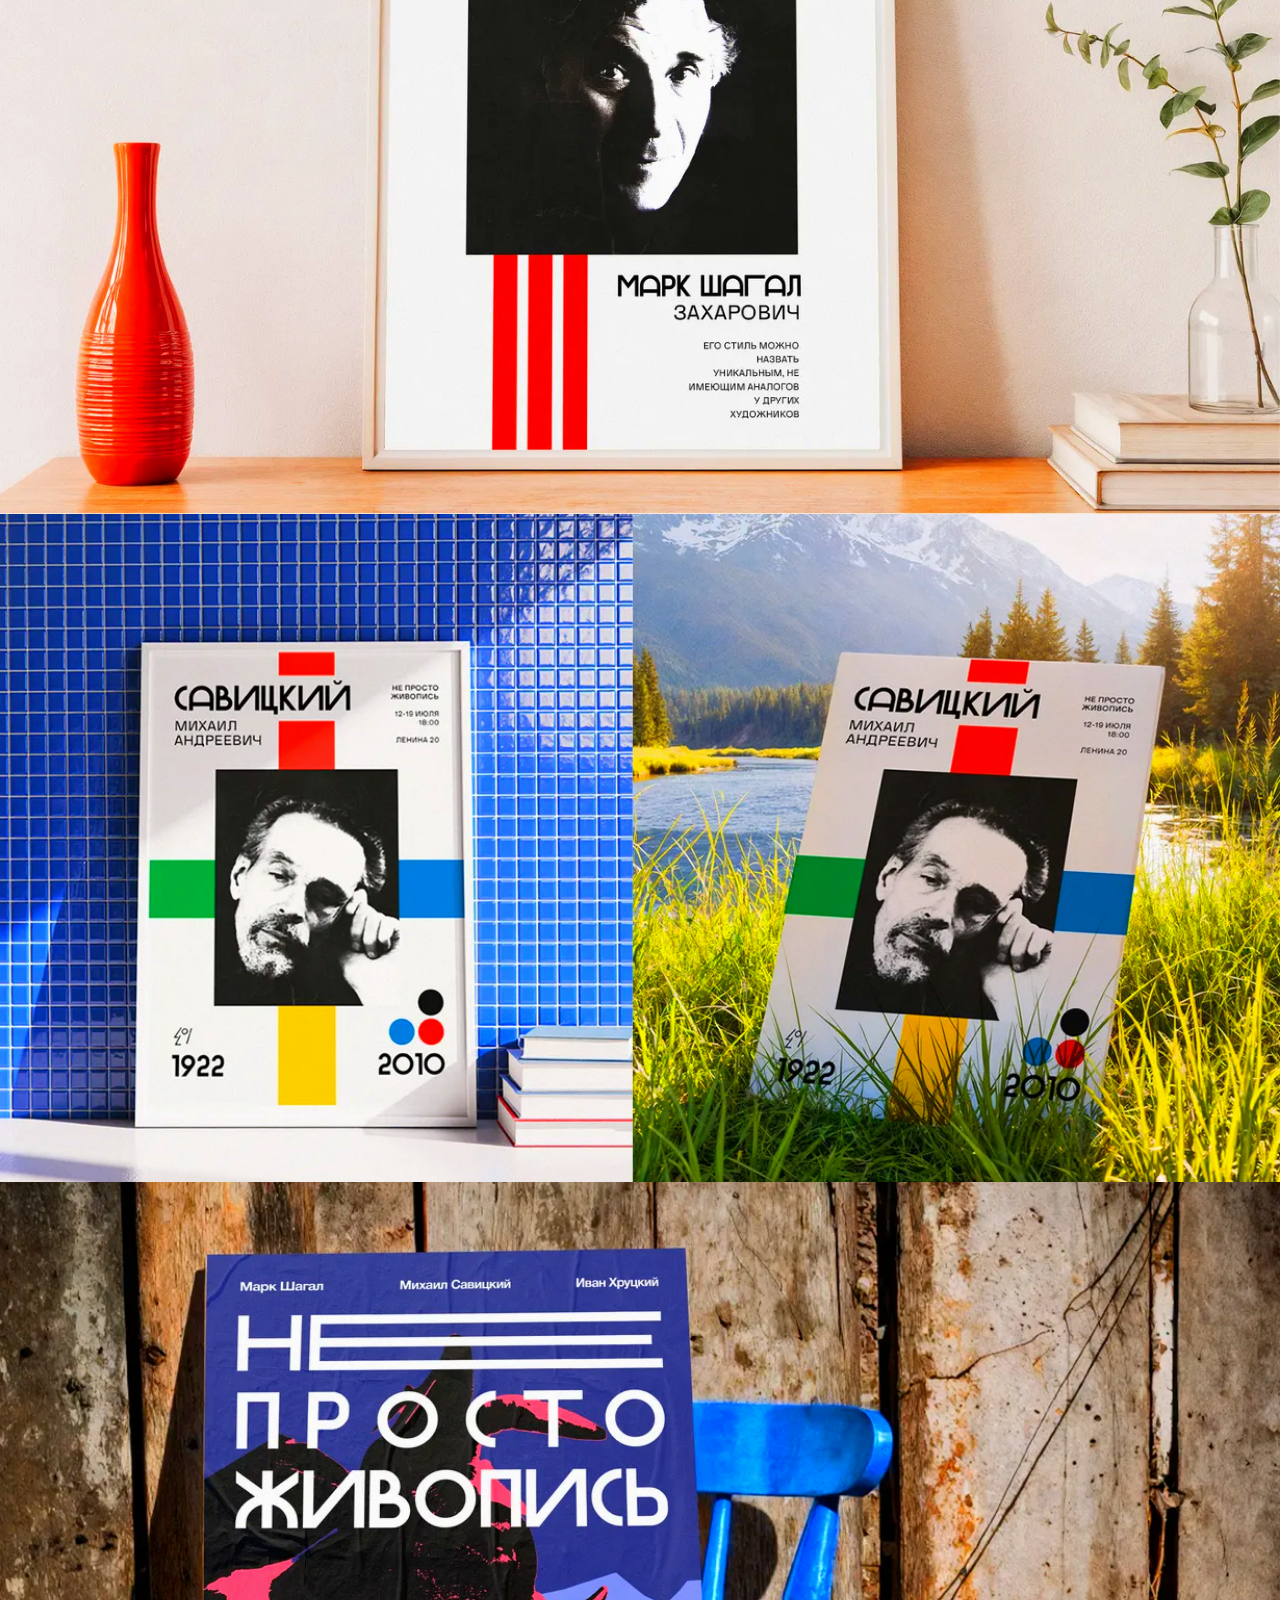
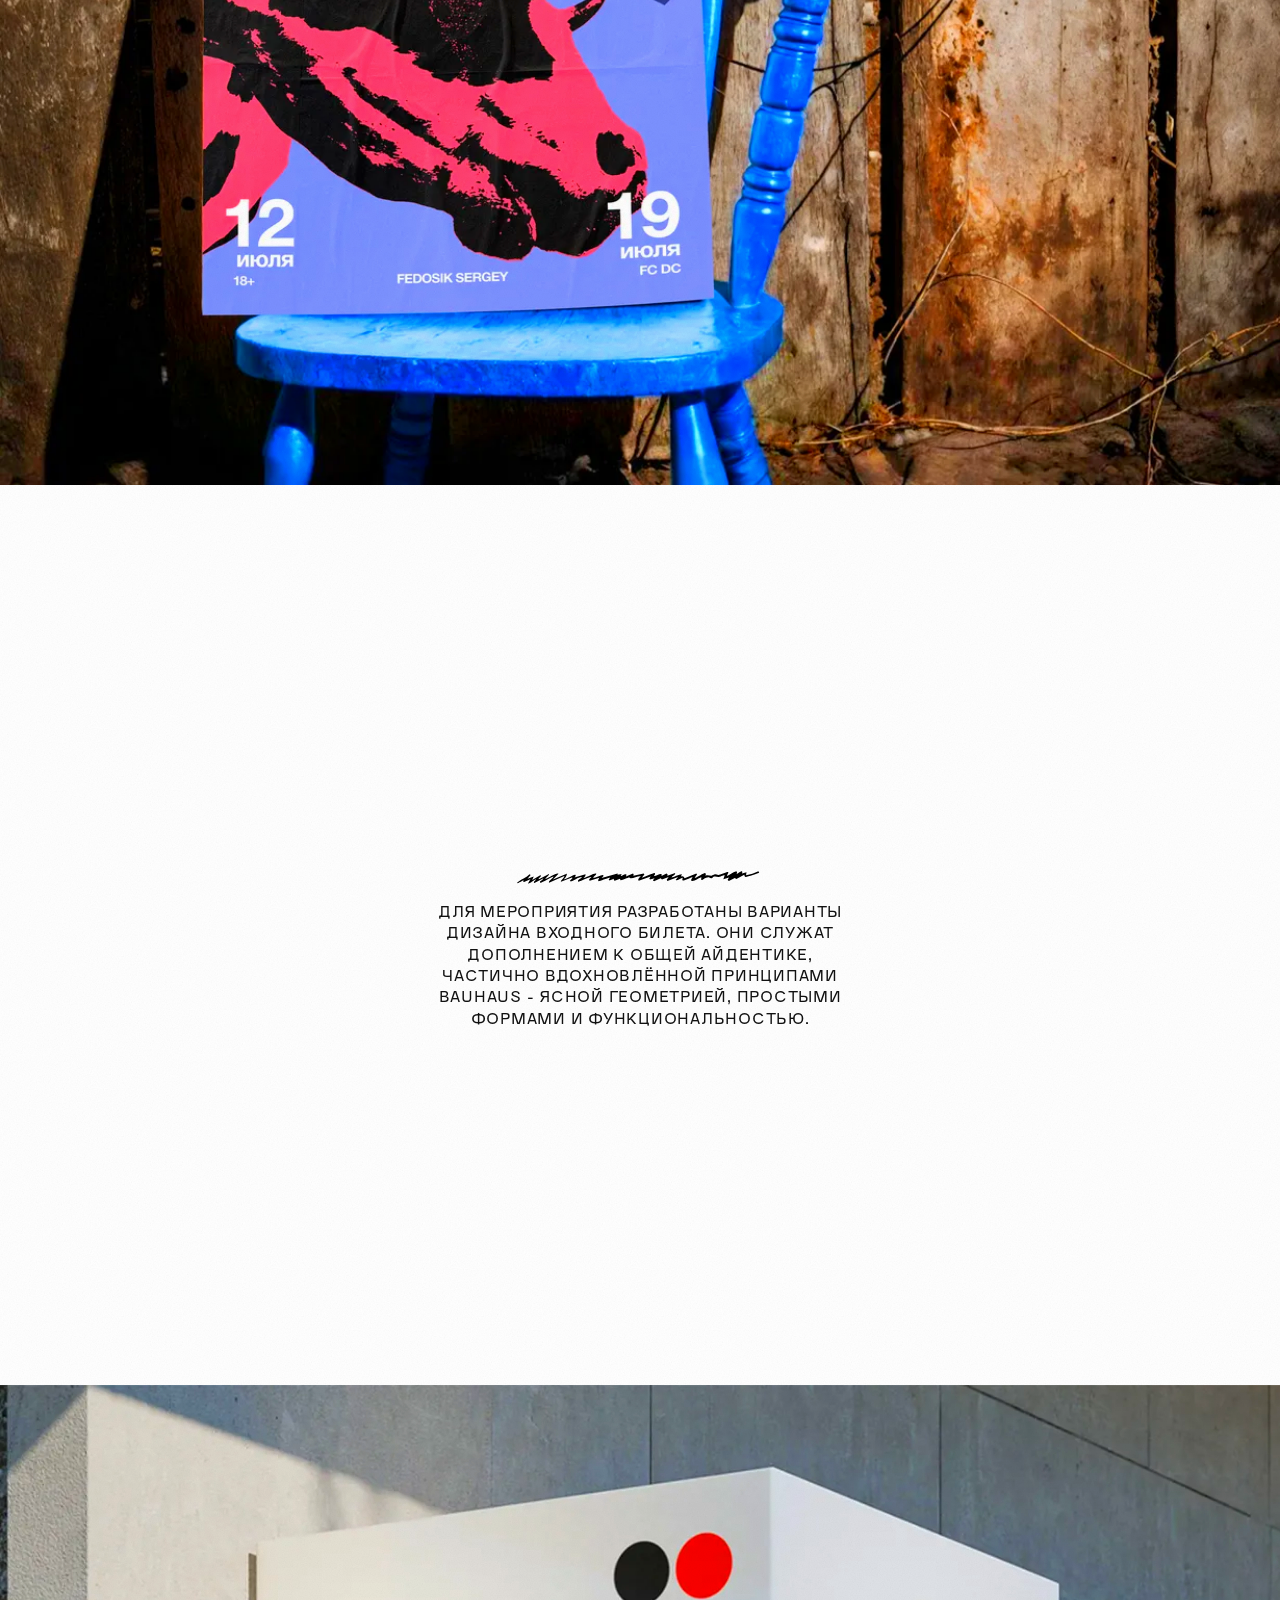
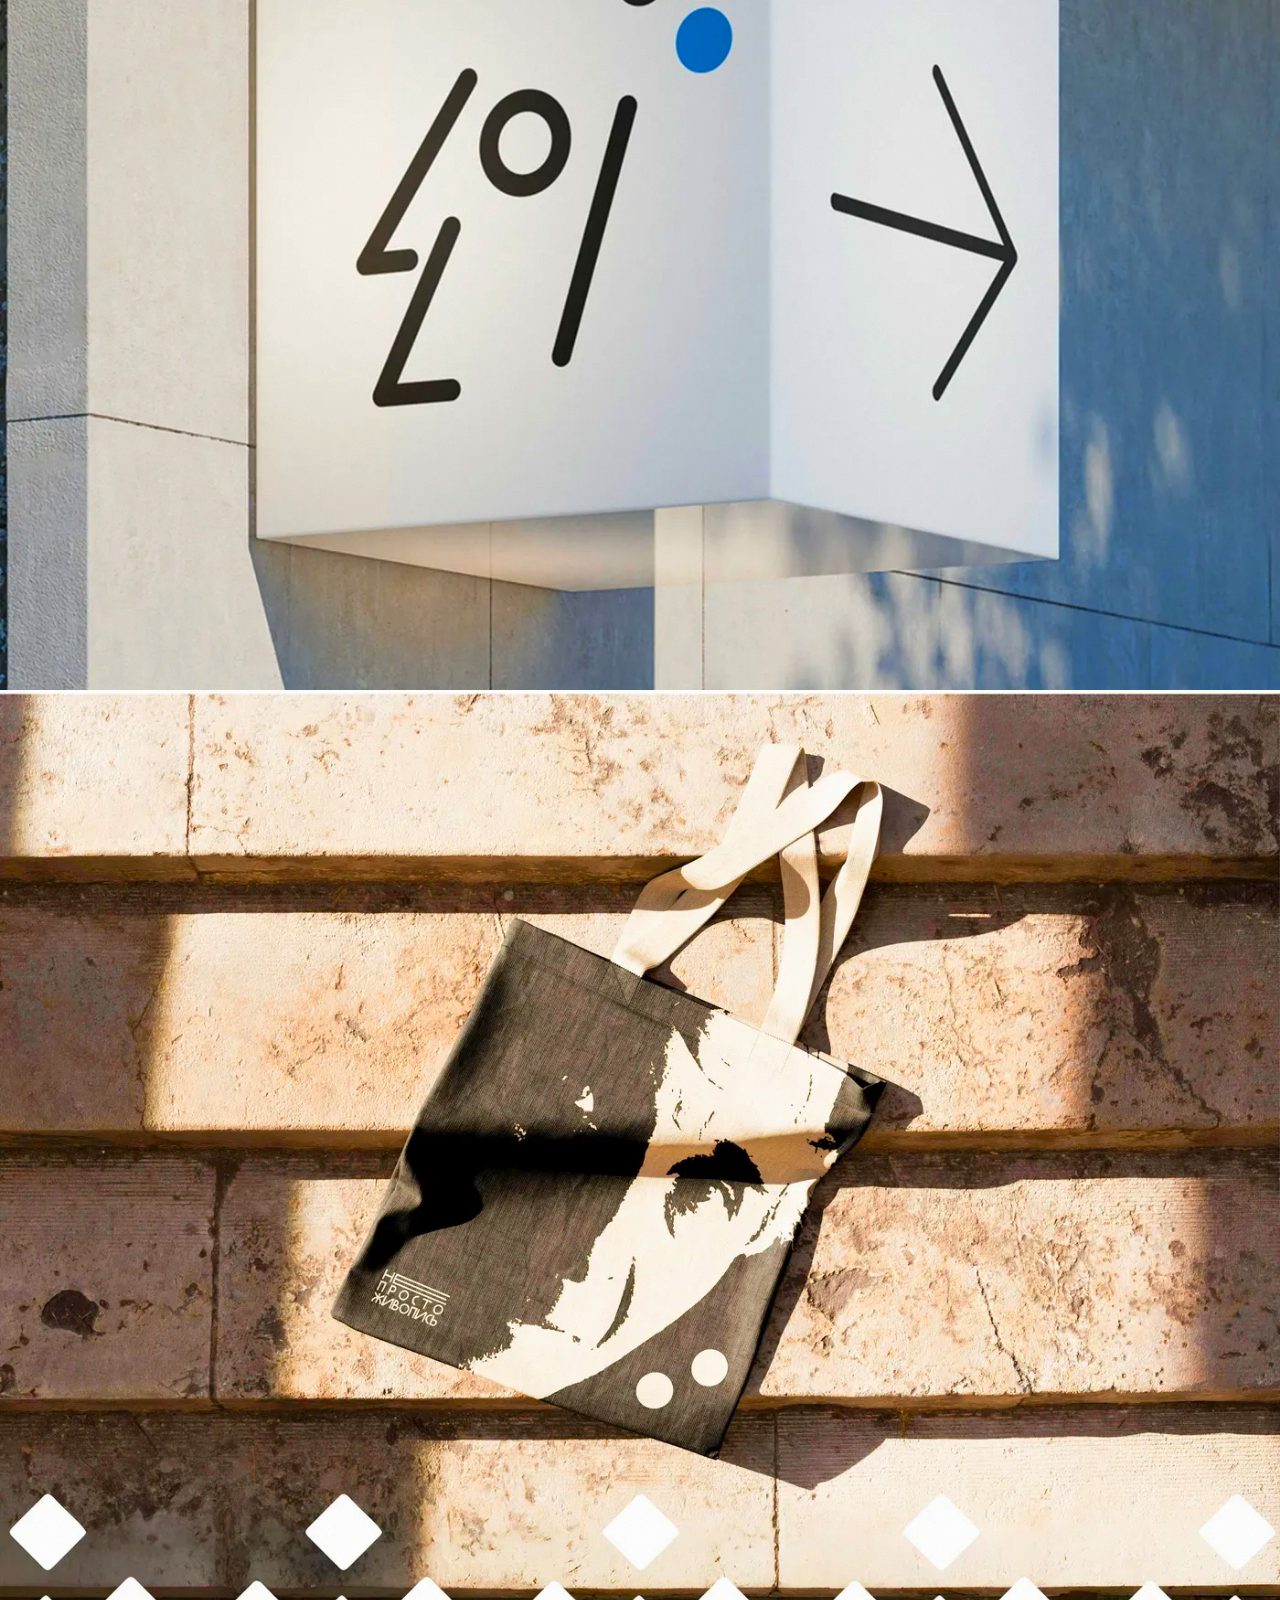
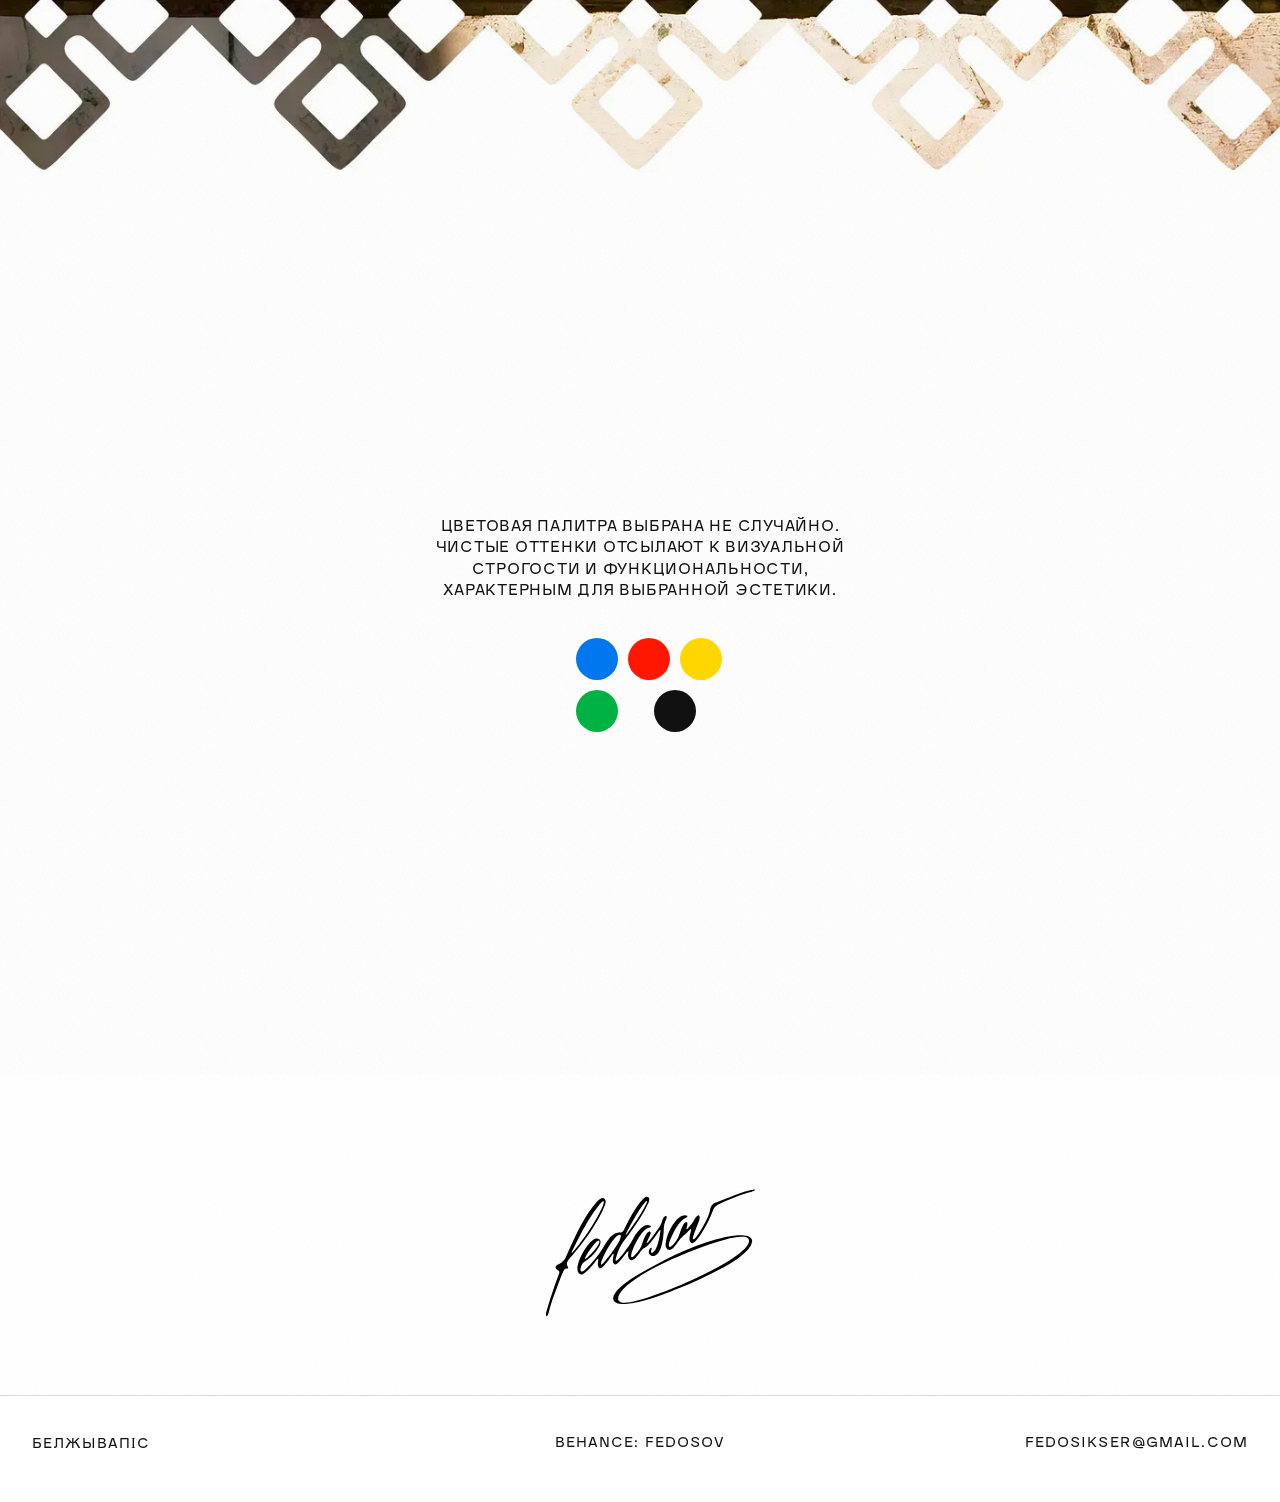
==== commit 17ac87f2: "Initial commit" ====
--- a/index.html
+++ b/index.html
@@ -3,10 +3,10 @@
   <head>
     <meta charset="UTF-8" />
     <meta name="viewport" content="width=device-width, initial-scale=1.0" />
-    <title>БелЖивапіс</title>
+    <title>БелЖывапіс</title>
     <meta
       name="description"
-      content="БелЖивапіс — сайт проекта по брендингу выставки белорусской живописи."
+      content="БелЖывапіс — сайт проекта по брендингу выставки белорусской живописи."
     />
     <link rel="preload" href="./шрифты/Racama.otf" as="font" type="font/otf" crossorigin />
     <link rel="stylesheet" href="./style.css" />
@@ -24,8 +24,7 @@
           </button>
 
           <a class="brand" href="./index.html" aria-label="Главная страница">
-            <span class="brand__title">БелЖивапіс</span>
-            <span class="brand__subtitle">Минск</span>
+            <img class="brand__logo" src="./ассеты/лого.svg" alt="БелЖивапіс" />
           </a>
 
           <button class="search-toggle" type="button" aria-label="Поиск">
@@ -35,48 +34,80 @@
         </div>
 
         <nav class="site-header__bottom" aria-label="Основная навигация">
-          <a href="#screen-2">Новости</a>
-          <a href="#screen-5">Выставки</a>
-          <a href="#tickets">Билеты</a>
-          <a href="#screen-12">Архив</a>
-          <a href="#footer">Контакты</a>
+          <a href="#hero">Главная</a>
+          <a href="#screen-2">Концепция</a>
+          <a href="#screen-7">Плакаты</a>
+          <a href="#screen-12">Билеты</a>
+          <a href="#screen-12">Носители</a>
         </nav>
       </header>
 
       <nav class="site-menu" id="site-menu" aria-hidden="true">
-        <div class="site-menu__inner">
-          <a href="./index.html">Главная</a>
-          <a href="#screen-2">Концепция</a>
-          <a href="#screen-7">Плакаты</a>
-          <a href="#tickets">Билеты</a>
-          <a href="#screen-12">Носители</a>
+        <div class="site-menu__panel">
+          <div class="site-menu__features">
+            <a class="site-menu__feature" href="#screen-7">
+              <img src="./webP/7.webp" alt="Плакаты выставки" />
+              <span>Плакаты</span>
+            </a>
+            <a class="site-menu__feature" href="#screen-12">
+              <img src="./webP/12.webp" alt="Носители выставки" />
+              <span>Носители</span>
+            </a>
+          </div>
         </div>
       </nav>
 
       <main>
-        <section class="hero" id="hero">
+    
+         <section class="hero" id="hero">
           <h1 class="visually-hidden">БелЖивапіс Минск</h1>
           <div class="hero__backdrop">
             <img src="./webP/1.webp" alt="Выставочный зал БелЖивапіс" />
           </div>
         </section>
 
-        <section class="media-screen media-screen--text reveal" id="screen-2">
-          <img src="./webP/2.webp" alt="Описание выставки" />
+        <section class="media-screen media-screen--copy reveal" id="screen-2">
+          <div class="copy-block copy-block--intro">
+          
+          <video class="logo-overlay" autoplay muted loop playsinline preload="metadata">
+            <source src="./webM/лого_аним(поверх 2 ставить).webm" type="video/webm" />
+          </video>
+
+            <p>
+              Это больше, чем выставка. Это приглашение взглянуть на белорусскую живопись иначе
+              не как на музейный экспонат прошлого, а как на живую, пульсирующую ткань нашей
+              культурной идентичности.
+            </p>
+            <p>
+              Логотип выставки - геометричный профиль человека, вдохновлённый образами Марка
+              Шагала. Он будто собран из обрывков форм, оставляя ощущение продуманной
+              незавершённости.
+            </p>
+          </div>
+          
         </section>
 
         <section class="media-screen media-screen--video reveal" id="screen-video-1">
-          <video autoplay muted loop playsinline preload="metadata">
-            <source src="./webM/1.webm" type="video/webm" />
-          </video>
+          <div class="media-screen__video-frame">
+            <video autoplay muted loop playsinline preload="metadata">
+              <source src="./webM/1.webm" type="video/webm" />
+            </video>
+          </div>
         </section>
 
         <section class="media-screen reveal" id="screen-5">
           <img src="./webP/5.webp" alt="Логотип выставки на холсте" />
         </section>
 
-        <section class="media-screen media-screen--text reveal" id="screen-6">
-          <img src="./webP/6.webp" alt="Исследование и сбор ассоциаций" />
+        <section class="media-screen media-screen--copy media-screen--ideas reveal" id="screen-6">
+          
+          <div class="copy-block copy-block--ideas">
+            <img class="copy-block__line" src="./ассеты/линия.svg" alt="" aria-hidden="true" />
+            <p>
+              Исследование и сбор ассоциаций - это первый шаг в рождении уникального образа.
+              Здесь рождаются смыслы, эмоции и символы, которые станут сердцем будущего логотипа.
+            </p>
+          </div>
         </section>
 
         <section class="media-screen reveal" id="screen-7">
@@ -91,32 +122,14 @@
           <img src="./webP/9.webp" alt="Альтернативный постер проекта" />
         </section>
 
-        <section class="media-screen media-screen--text reveal" id="screen-10">
-          <img src="./webP/10.webp" alt="Описание дизайна входного билета" />
-        </section>
-
-        <section class="tickets reveal" id="tickets">
-          <div class="section-head">
-            <p>БИЛЕТЫ</p>
-            <h2>СЕРИЯ ВХОДНЫХ БИЛЕТОВ И ВАРИАЦИЙ АЙДЕНТИКИ</h2>
-          </div>
-
-          <div class="tickets__grid">
-            <figure class="ticket-card ticket-card--wide">
-              <img src="./webP/11.webp" alt="Серия билетов выставки" />
-            </figure>
-            <figure class="ticket-card">
-              <img src="./webP/11_clear.webp" alt="Чистая композиция билетов" />
-            </figure>
-            <figure class="ticket-card">
-              <img src="./webP/новый билет 1.webp" alt="Вариант билета 1" />
-            </figure>
-            <figure class="ticket-card">
-              <img src="./webP/новый билет 2.webp" alt="Вариант билета 2" />
-            </figure>
-            <figure class="ticket-card">
-              <img src="./webP/новый билет 3.webp" alt="Вариант билета 3" />
-            </figure>
+        <section class="media-screen media-screen--copy reveal" id="screen-10">
+          <div class="copy-block copy-block--ticket">
+            <img class="copy-block__line" src="./ассеты/линия.svg" alt="" aria-hidden="true" />
+            <p>
+              Для мероприятия разработаны варианты дизайна входного билета. Они служат дополнением
+              к общей айдентике, частично вдохновлённой принципами Bauhaus - ясной геометрией,
+              простыми формами и функциональностью.
+            </p>
           </div>
         </section>
 
@@ -128,18 +141,35 @@
           <img src="./webP/13.webp" alt="Постер выставки на синем стуле" />
         </section>
 
-        <section class="media-screen media-screen--video media-screen--logo reveal" id="screen-video-logo">
-          <video autoplay muted loop playsinline preload="metadata">
-            <source src="./webM/лого_аним(поверх 2 ставить).webm" type="video/webm" />
-          </video>
+        <section class="media-screen media-screen--copy reveal" id="screen-14">
+          <div class="copy-block copy-block--palette">
+            <p>
+              Цветовая палитра выбрана не случайно. Чистые оттенки отсылают к визуальной строгости
+              и функциональности, характерным для выбранной эстетики.
+            </p>
+            <div class="palette-dots" aria-label="Цветовая палитра проекта">
+              <span class="palette-dots__dot palette-dots__dot--blue"></span>
+              <span class="palette-dots__dot palette-dots__dot--red"></span>
+              <span class="palette-dots__dot palette-dots__dot--yellow"></span>
+              <span class="palette-dots__dot palette-dots__dot--green"></span>
+              <span class="palette-dots__dot palette-dots__dot--black"></span>
+            </div>
+          </div>
+        </section>
+
+      
+        <section class="signature-block reveal" aria-label="Подпись автора">
+          <img src="./ассеты/подпись.svg" alt="Подпись" />
         </section>
       </main>
 
       <footer class="site-footer" id="footer">
         <div class="site-footer__inner">
-          <p>БЕЛЖИВАПІС</p>
-          <p>ПРОЕКТ БРЕНДИНГА ВЫСТАВКИ</p>
-          <p>2025</p>
+          <p>БЕЛЖЫВАПІС</p>
+          <p class="site-footer__center">
+            <a href="https://www.behance.net/fedosov" target="_blank" rel="noreferrer">BEHANCE: FEDOSOV</a>
+          </p>
+          <p>FEDOSIKSER@GMAIL.COM</p>
         </div>
       </footer>
     </div>
--- a/style.css
+++ b/style.css
@@ -5,12 +5,13 @@
 }
 
 :root {
-  --bg: #f8f6f2;
+  --bg: #ffffff;
   --white: #ffffff;
   --ink: #111111;
   --line: rgba(17, 17, 17, 0.14);
-  --header-height: 123px;
+  --header-height: 112px;
   --transition: 220ms ease;
+  --grain: url("./ассеты/grain.svg");
 }
 
 * {
@@ -69,8 +70,8 @@
   left: 0;
   z-index: 20;
   width: 100%;
-  padding: 16px 38px 0;
-  background: rgba(248, 246, 242, 0.98);
+  padding: 12px 34px 0;
+  background: rgba(255, 255, 255, 0.98);
   backdrop-filter: blur(10px);
   transition: box-shadow var(--transition);
 }
@@ -81,10 +82,11 @@
 
 .site-header__top {
   display: grid;
-  grid-template-columns: 1fr auto 1fr;
+  grid-template-columns: 180px auto 180px;
   align-items: center;
   gap: 16px;
-  padding-bottom: 10px;
+  min-height: 40px;
+  padding-bottom: 8px;
   border-bottom: 1px solid var(--line);
 }
 
@@ -92,14 +94,15 @@
   display: flex;
   justify-content: center;
   gap: clamp(22px, 5vw, 86px);
-  padding: 10px 0 12px;
+  padding: 8px 0 10px;
 }
 
 .site-header__bottom a,
 .menu-toggle,
 .search-toggle {
-  font-size: 16px;
-  letter-spacing: 0.02em;
+  font-size: 13px;
+  letter-spacing: 0.05em;
+  text-transform: uppercase;
 }
 
 .brand {
@@ -107,17 +110,12 @@
   flex-direction: column;
   align-items: center;
   justify-self: center;
-}
-
-.brand__title {
-  font-size: clamp(38px, 4vw, 66px);
-  line-height: 0.82;
-}
-
-.brand__subtitle {
-  margin-top: 1px;
-  font-size: 14px;
-  letter-spacing: 0.24em;
+
+}
+
+.brand__logo {
+  width: clamp(154px, 14vw, 240px);
+  height: auto;
 }
 
 .menu-toggle,
@@ -130,38 +128,46 @@
   color: var(--ink);
   padding: 0;
   cursor: pointer;
+  min-width: 180px;
+}
+
+.menu-toggle {
+  justify-self: start;
 }
 
 .search-toggle {
   justify-self: end;
+  justify-content: flex-end;
 }
 
 .menu-toggle__icon {
   display: inline-grid;
   gap: 5px;
   width: 22px;
+  transform: translateY(-2px);
 }
 
 .menu-toggle__icon span {
   display: block;
-  height: 4px;
+  height: 3px;
   border-radius: 999px;
   background: var(--ink);
 }
 
 .search-toggle__icon {
   position: relative;
-  width: 15px;
-  height: 15px;
-  border: 2px solid var(--ink);
+  width: 14px;
+  height: 14px;
+  border: 1.8px solid var(--ink);
   border-radius: 50%;
+  transform: translateY(-2px);
 }
 
 .search-toggle__icon::after {
   content: "";
   position: absolute;
-  width: 8px;
-  height: 2px;
+  width: 7px;
+  height: 1.8px;
   right: -5px;
   bottom: -2px;
   background: var(--ink);
@@ -173,9 +179,12 @@
   position: fixed;
   inset: 0;
   z-index: 18;
-  display: grid;
-  place-items: center;
-  background: rgba(17, 17, 17, 0.95);
+  display: flex;
+  align-items: flex-start;
+  justify-content: center;
+  padding: calc(var(--header-height) + 22px) 34px 34px;
+  background: rgba(255, 255, 255, 0.94);
+  backdrop-filter: blur(10px);
   opacity: 0;
   visibility: hidden;
   transition: opacity var(--transition), visibility var(--transition);
@@ -186,15 +195,46 @@
   visibility: visible;
 }
 
-.site-menu__inner {
+.site-menu__panel {
+  width: min(1240px, 100%);
+  padding-top: 28px;
+  border-top: 1px solid var(--line);
+}
+
+.site-menu__features {
   display: grid;
-  gap: 16px;
-  text-align: center;
-}
-
-.site-menu__inner a {
-  color: var(--white);
-  font-size: clamp(32px, 5vw, 72px);
+  grid-template-columns: repeat(2, minmax(0, 1fr));
+  gap: 18px;
+  align-content: start;
+  align-items: start;
+}
+
+.site-menu__feature {
+  position: relative;
+  overflow: hidden;
+  display: grid;
+  gap: 10px;
+  background: #f7f7f7;
+  border: 1px solid rgba(17, 17, 17, 0.08);
+  transition: transform 260ms ease, box-shadow 260ms ease;
+}
+
+.site-menu__feature img {
+  width: 100%;
+  aspect-ratio: 1.42;
+  object-fit: cover;
+}
+
+.site-menu__feature span {
+  padding: 0 10px 12px;
+  font-size: 12px;
+  letter-spacing: 0.16em;
+}
+
+.site-menu__feature:hover,
+.site-menu__feature:focus-visible {
+  transform: scale(1.04);
+  box-shadow: 0 18px 40px rgba(17, 17, 17, 0.08);
 }
 
 .hero {
@@ -203,6 +243,7 @@
 }
 
 .hero__backdrop {
+  position: relative;
   height: calc(100svh - var(--header-height));
   min-height: 520px;
 }
@@ -211,74 +252,303 @@
   width: 100%;
   height: 100%;
   object-fit: cover;
-}
-
-.media-screen,
-.tickets {
+  filter: saturate(1.2);
+}
+
+.media-screen {
   background: var(--white);
+}
+
+.media-screen {
+  position: relative;
+  isolation: isolate;
 }
 
 .media-screen img,
 .media-screen video {
   width: 100%;
   height: auto;
+  filter: saturate(1.3);
+}
+
+.site-menu__feature img {
+  filter: saturate(1.3);
+}
+
+.hero__backdrop::after,
+.media-screen::after,
+.site-menu__feature::after {
+  content: "";
+  position: absolute;
+  inset: 0;
+  background-image: var(--grain);
+  background-repeat: repeat;
+  background-size: 180px 180px;
+  opacity: 0.50;
+  mix-blend-mode: multiply;
+  pointer-events: none;
+  z-index: 2;
 }
 
 .media-screen--video {
-  background: #0e1014;
+  background: #ffffff;
+  padding: 0;
+  overflow: hidden;
+}
+
+.media-screen__video-frame {
+  width: 100%;
+  margin: 0;
+  overflow: hidden;
 }
 
 .media-screen--video video {
+  display: block;
   width: 100%;
-  max-height: 100svh;
+  height: auto;
+  max-height: none;
   object-fit: cover;
 }
 
-.tickets {
-  padding: 56px 32px 72px;
-}
-
-.section-head {
-  margin: 0 auto 28px;
-  max-width: 1180px;
-}
-
-.section-head p {
-  margin: 0 0 10px;
-  font-size: 16px;
-  letter-spacing: 0.16em;
-}
-
-.section-head h2 {
+.media-screen--copy {
+  min-height: min(100svh, 920px);
+  padding: clamp(96px, 14vw, 180px) 24px;
+  display: grid;
+  place-items: center;
+}
+
+.copy-block {
+  position: relative;
+  z-index: 3;
+  display: grid;
+  justify-items: center;
+  gap: 28px;
+  width: min(100%, 860px);
+  text-align: center;
+}
+
+.copy-block__line {
+  width: clamp(72px, 8vw, 118px);
+  height: auto;
+  scale: 0.35;
+  margin-bottom: -5%;
+}
+.logo-overlay{
+  scale: 0.25;
+  margin-bottom: -60%;
+  margin-top: -60%;
+}
+.copy-block p {
   margin: 0;
-  max-width: 980px;
-  font-size: clamp(30px, 4.5vw, 66px);
-  line-height: 0.95;
-  font-weight: 400;
-}
-
-.tickets__grid {
-  max-width: 1180px;
-  margin: 0 auto;
+  max-width: 40ch;
+  font-size: 15px;
+  line-height: 1.42;
+  letter-spacing: 0.05em;
+}
+
+#screen-2 {
+  background: #ffffff;
+}
+
+.media-screen__logo-overlay {
+  position: absolute;
+  left: 50%;
+  top: 66%;
+  width: min(12vw, 150px);
+  transform: translate(-50%, -50%);
+  opacity: 0.18;
+  mix-blend-mode: multiply;
+  pointer-events: none;
+  z-index: 3;
+}
+
+#screen-6 {
+  background: #ffffff url("./webP/6_3 только фон.webp") center center / cover no-repeat;
+}
+
+.copy-block--ideas {
+  width: min(100%, 720px);
+
+}
+
+.idea-cloud {
+  position: absolute;
+  inset: 0;
+  z-index: 1;
+  pointer-events: none;
+}
+
+.idea-cloud__word {
+  position: absolute;
+  color: rgba(17, 17, 17, 0.08);
+  line-height: 0.92;
+  transition: opacity 280ms ease, color 280ms ease;
+}
+
+.media-screen--ideas:hover .idea-cloud__word,
+.media-screen--ideas:focus-within .idea-cloud__word {
+  color: rgba(17, 17, 17, 0.15);
+}
+
+.idea-cloud__word--1 {
+  top: 8%;
+  left: 22%;
+  font-size: clamp(64px, 6vw, 112px);
+}
+
+.idea-cloud__word--2 {
+  top: 6%;
+  right: 16%;
+  font-size: clamp(58px, 5.5vw, 102px);
+}
+
+.idea-cloud__word--3 {
+  top: 26%;
+  right: 5%;
+  font-size: clamp(58px, 5.9vw, 120px);
+  max-width: 7ch;
+}
+
+.idea-cloud__word--4 {
+  right: 12%;
+  bottom: 10%;
+  font-size: clamp(66px, 6vw, 118px);
+}
+
+.idea-cloud__word--5 {
+  left: 20%;
+  bottom: 8%;
+  font-size: clamp(66px, 6vw, 118px);
+}
+
+.idea-cloud__word--6 {
+  top: 25%;
+  left: 8%;
+  font-size: clamp(44px, 4vw, 78px);
+}
+
+.idea-cloud__word--7 {
+  left: 23%;
+  bottom: 28%;
+  font-size: clamp(42px, 3.8vw, 72px);
+}
+
+.idea-cloud__word--8 {
+  left: 49%;
+  bottom: 18%;
+  font-size: clamp(42px, 3.8vw, 72px);
+}
+
+.idea-cloud__word--9 {
+  right: 7%;
+  top: 46%;
+  font-size: clamp(42px, 3.8vw, 72px);
+  max-width: 9ch;
+}
+
+.idea-cloud__word--10 {
+  right: 10%;
+  top: 60%;
+  font-size: clamp(38px, 3.4vw, 64px);
+  max-width: 8ch;
+}
+
+.idea-cloud__word--11 {
+  right: 17%;
+  bottom: 18%;
+  font-size: clamp(34px, 3vw, 54px);
+}
+
+.idea-cloud__word--12 {
+  right: 4%;
+  bottom: 19%;
+  font-size: clamp(34px, 3vw, 54px);
+}
+
+.idea-cloud__word--13 {
+  right: 2%;
+  top: 18%;
+  font-size: clamp(36px, 3.2vw, 56px);
+}
+
+.idea-cloud__word--14 {
+  left: 7%;
+  bottom: 7%;
+  font-size: clamp(36px, 3.2vw, 56px);
+}
+
+#screen-10 .copy-block,
+#screen-14 .copy-block {
+  width: min(100%, 760px);
+}
+
+.copy-block--palette {
+  gap: 36px;
+}
+
+.palette-dots {
+  width: 128px;
   display: grid;
-  grid-template-columns: repeat(2, minmax(0, 1fr));
-  gap: 18px;
-}
-
-.ticket-card {
-  margin: 0;
-  border: 1px solid rgba(17, 17, 17, 0.08);
-  background: #f5f1ea;
-}
-
-.ticket-card--wide {
-  grid-column: 1 / -1;
-}
-
-.ticket-card img {
-  width: 100%;
-  height: 100%;
-  object-fit: cover;
+
+  justify-items: center;
+  gap: 10px 10px;
+}
+
+.palette-dots__dot {
+  width: 42px;
+  height: 42px;
+  border-radius: 50%;
+  filter: saturate(1.3);
+}
+
+.palette-dots__dot--blue {
+  background: #0071ce;
+}
+
+.palette-dots__dot--red {
+  background: #e42313;
+}
+
+.palette-dots__dot--yellow {
+  background: #ffd400;
+}
+
+.palette-dots__dot--green {
+  background: #00a651;
+}
+
+.palette-dots__dot--black {
+  grid-column: 2 / span 2;
+  background: #111111;
+}
+
+.signature-block {
+  position: relative;
+  isolation: isolate;
+  padding: 12px 24px 8px;
+  display: grid;
+  place-items: center;
+  background: var(--bg);
+}
+
+.signature-block::after {
+  content: "";
+  position: absolute;
+  inset: 0;
+  background-image: var(--grain);
+  background-repeat: repeat;
+  background-size: 180px 180px;
+  opacity: 0.24;
+  mix-blend-mode: multiply;
+  pointer-events: none;
+  z-index: 1;
+}
+
+.signature-block img {
+  position: relative;
+  z-index: 2;
+  width: min(300px, 52vw);
+  height: auto;
 }
 
 .site-footer {
@@ -288,11 +558,25 @@
 }
 
 .site-footer__inner {
-  display: flex;
-  justify-content: space-between;
+  display: grid;
+  grid-template-columns: 1fr 1fr 1fr;
+  align-items: center;
   gap: 16px;
   font-size: 14px;
   letter-spacing: 0.08em;
+}
+
+.site-footer__inner > :first-child {
+  justify-self: start;
+}
+
+.site-footer__center {
+  justify-self: center;
+  text-align: center;
+}
+
+.site-footer__inner > :last-child {
+  justify-self: end;
 }
 
 .reveal {
@@ -320,15 +604,21 @@
   }
 
   .site-header__top {
+    position: relative;
     grid-template-columns: 1fr auto;
     grid-template-areas:
       "brand brand"
       "menu search";
+    display: grid;
     row-gap: 12px;
+    min-height: 0;
   }
 
   .brand {
+    position: static;
     grid-area: brand;
+    transform: none;
+    justify-self: center;
   }
 
   .menu-toggle {
@@ -343,14 +633,18 @@
     gap: 18px;
     overflow-x: auto;
     justify-content: flex-start;
-    padding-inline: 2px;
+   
   }
 
   .site-header__bottom a,
   .menu-toggle,
   .search-toggle {
     white-space: nowrap;
-    font-size: 14px;
+    font-size: 12px;
+  }
+
+  .brand__logo {
+    width: min(52vw, 190px);
   }
 
   .hero__backdrop {
@@ -358,16 +652,22 @@
     min-height: 400px;
   }
 
-  .tickets {
-    padding: 44px 16px 56px;
-  }
-
-  .tickets__grid {
-    grid-template-columns: 1fr;
-  }
-
-  .ticket-card--wide {
-    grid-column: auto;
+  
+
+  .media-screen__logo-overlay {
+    transform: translate(-50%, -50%);
+  }
+
+  .site-menu {
+    padding: calc(var(--header-height) + 18px) 16px 24px;
+  }
+
+  .site-menu__panel {
+    padding-top: 18px;
+  }
+
+  .site-menu__features {
+    grid-template-columns: repeat(2, minmax(0, 1fr));
   }
 
   .site-footer {
@@ -377,4 +677,38 @@
   .site-footer__inner {
     flex-direction: column;
   }
-}
+
+  .media-screen--copy {
+    min-height: auto;
+    padding: 88px 16px;
+  }
+
+  .copy-block {
+    gap: 22px;
+  }
+
+  .copy-block p {
+    font-size: 12px;
+    line-height: 1.4;
+  }
+
+  .media-screen__logo-overlay {
+    width: min(18vw, 84px);
+    top: 72%;
+  }
+
+  .palette-dots {
+    width: 148px;
+  }
+
+  .palette-dots__dot {
+    width: 34px;
+    height: 34px;
+  }
+
+  .idea-cloud__word--3,
+  .idea-cloud__word--9,
+  .idea-cloud__word--10 {
+    max-width: 6ch;
+  }
+}
